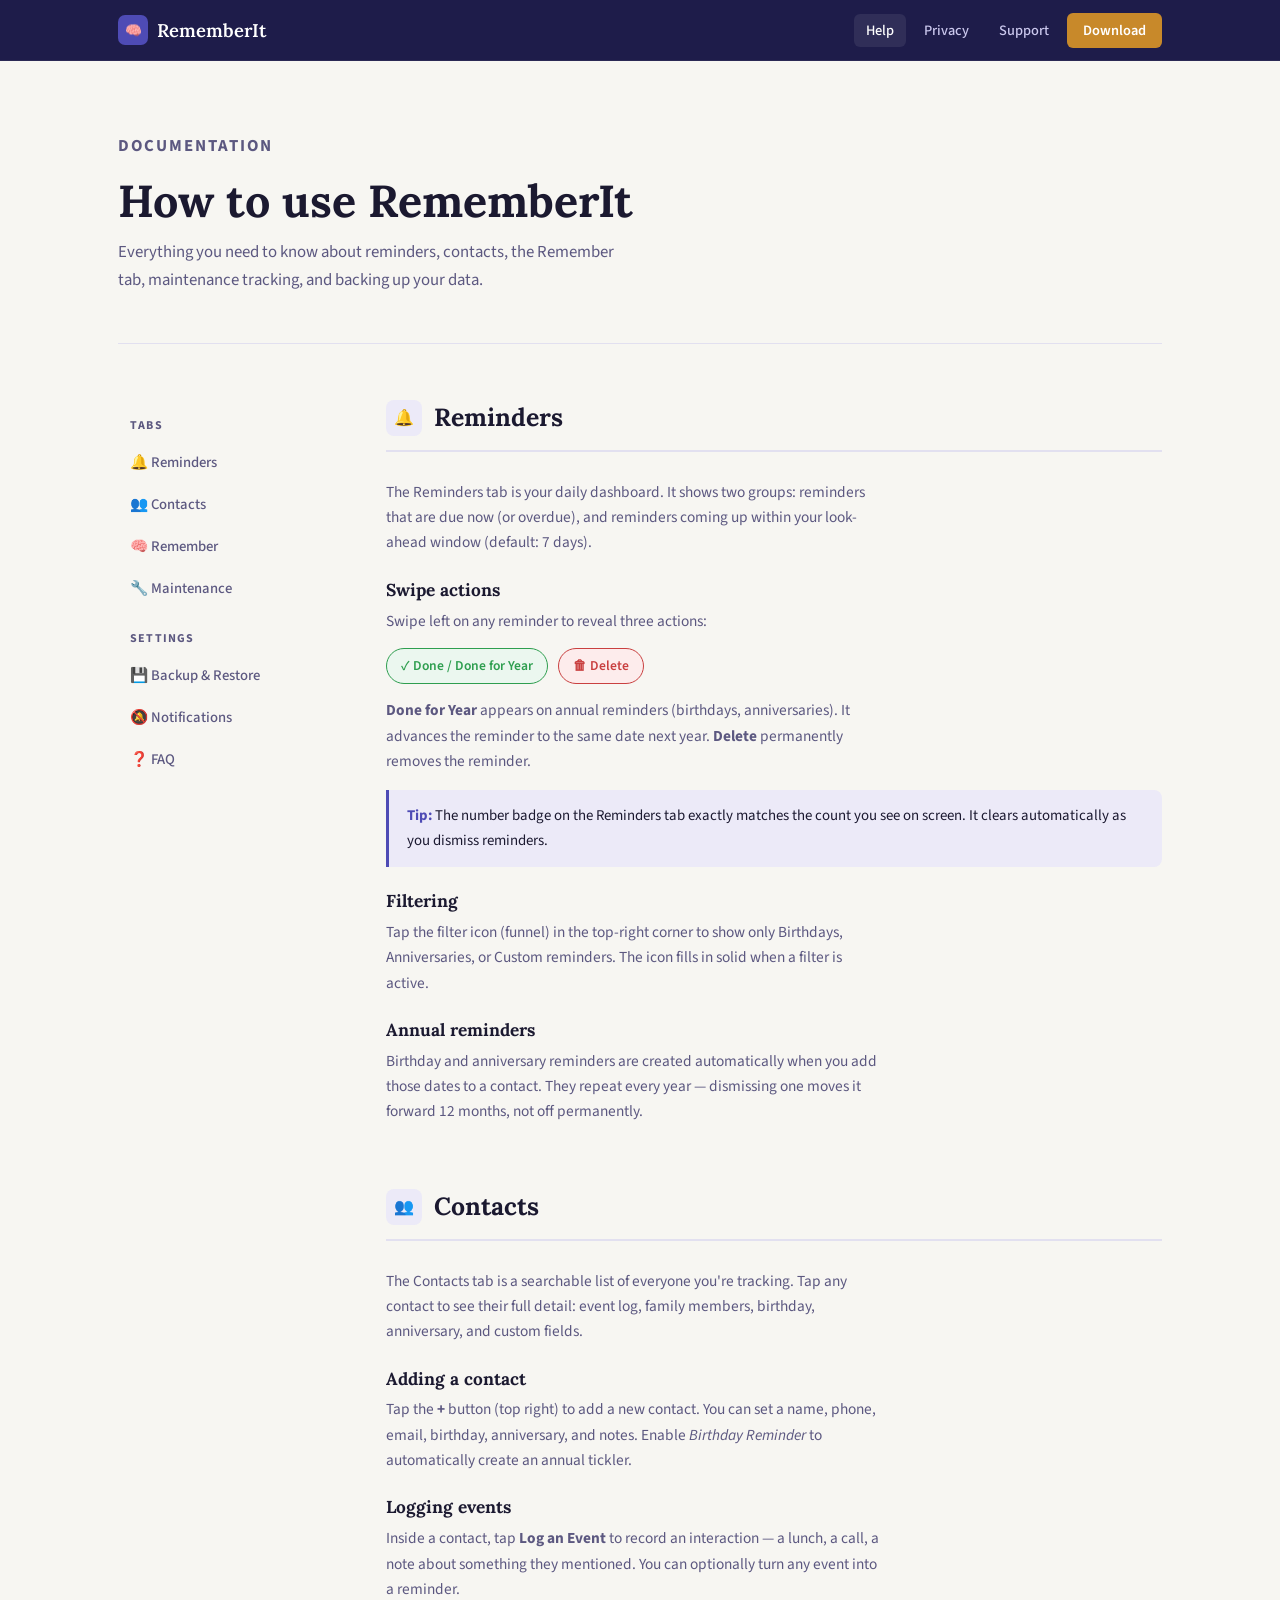
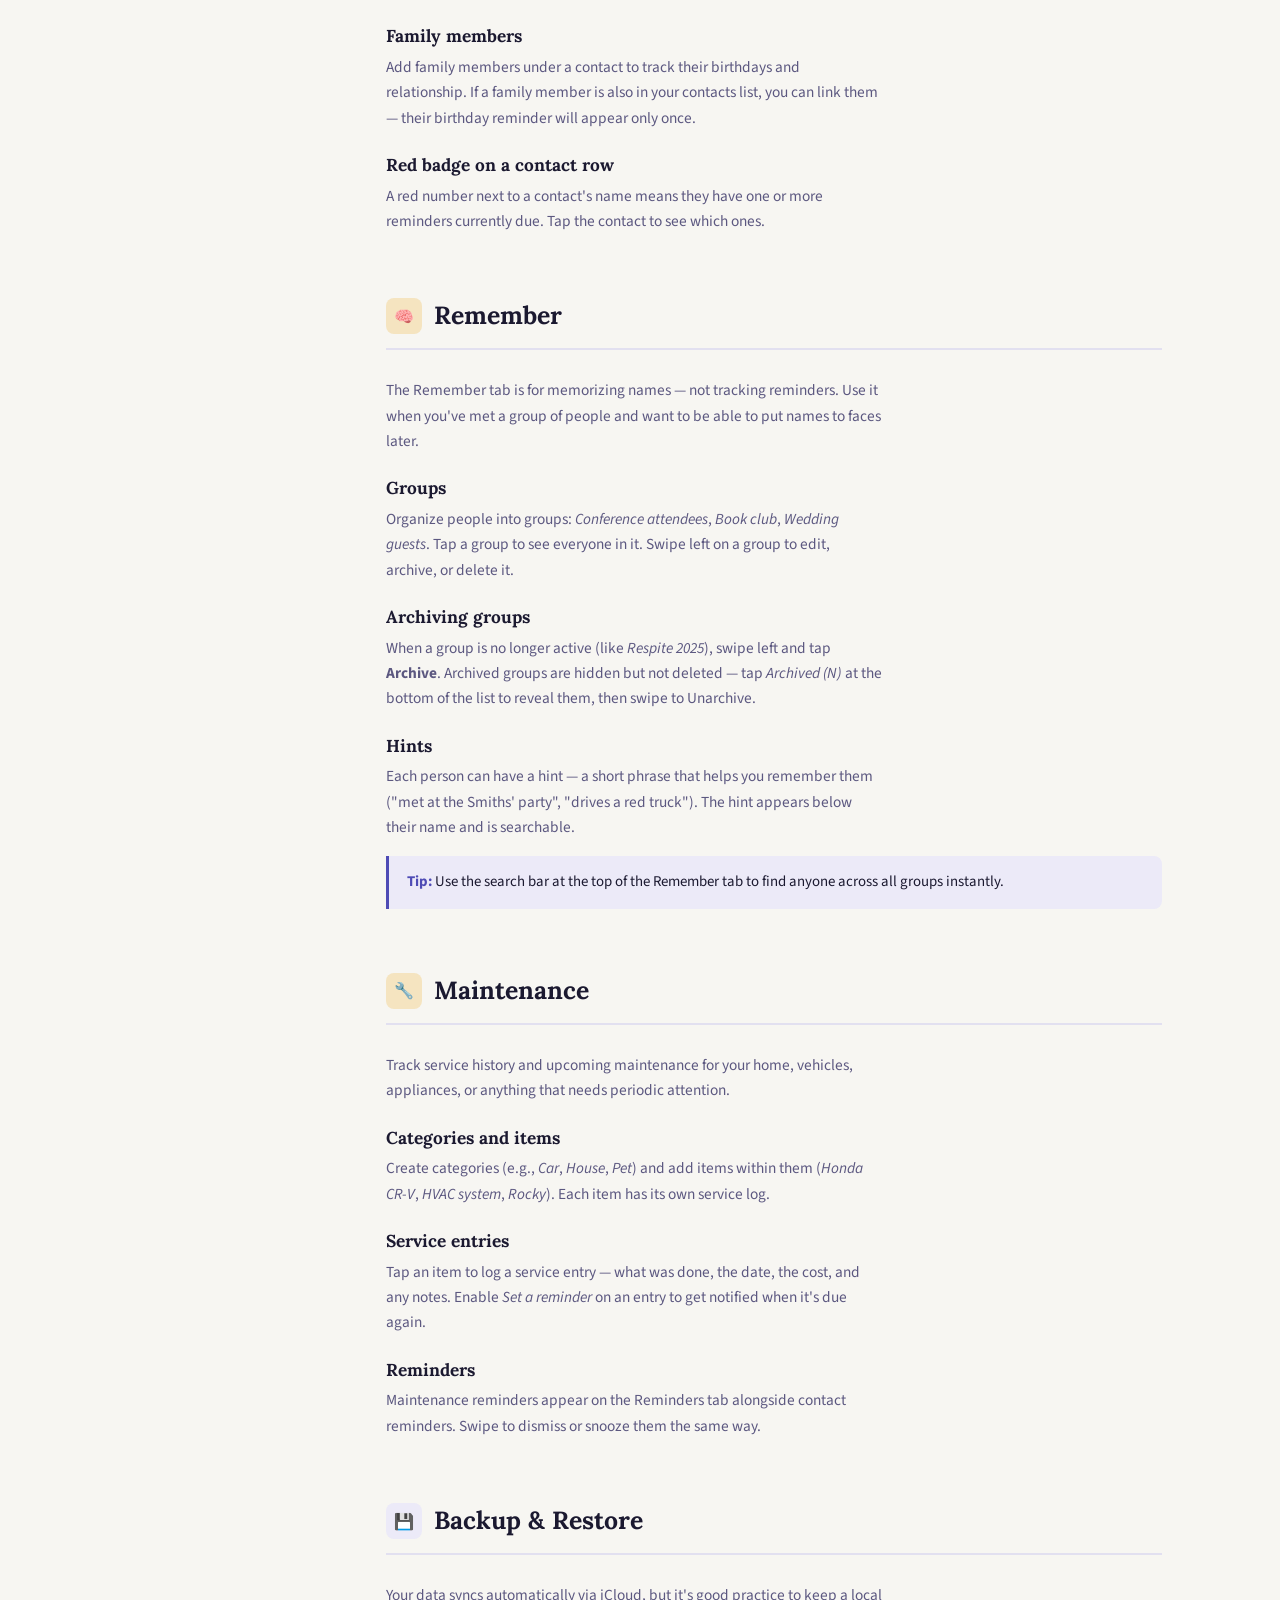
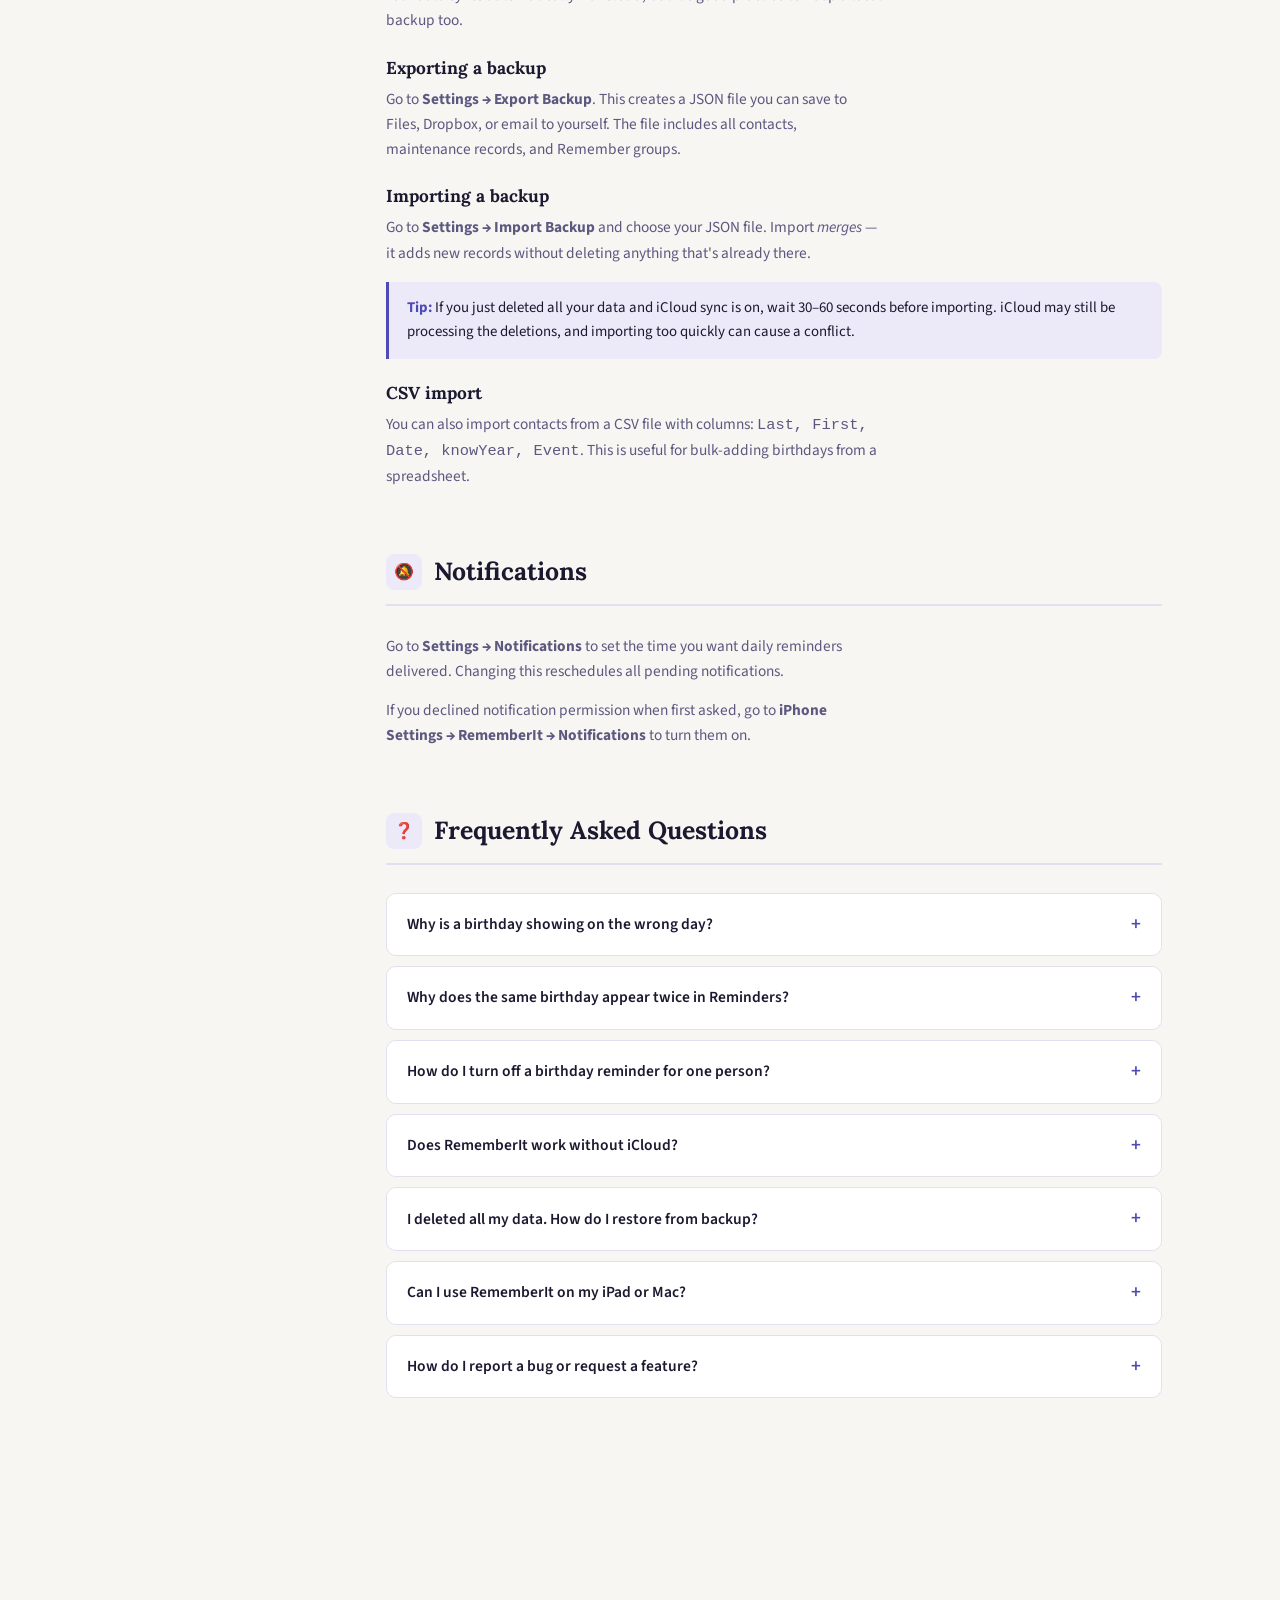
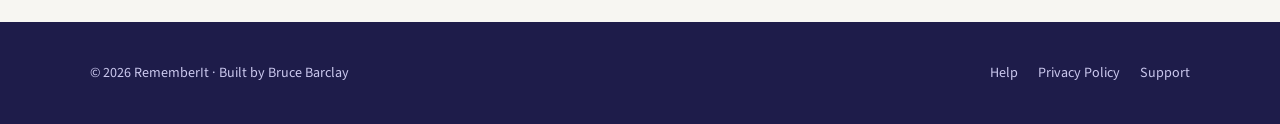
==== help.html @ 7c2b0ab4 "Initial commit" ====
<!DOCTYPE html>
<html lang="en">
<head>
<meta charset="UTF-8">
<meta name="viewport" content="width=device-width, initial-scale=1.0">
<title>Help — RememberIt</title>
<meta name="description" content="Learn how to use RememberIt — reminders, contacts, the Remember tab, maintenance tracking, and backup.">
<link rel="stylesheet" href="style.css">
<style>
.help-hero {
  padding: 60px 0 48px;
  border-bottom: 1px solid var(--border);
  margin-bottom: 56px;
}
.help-hero h1 { font-size: clamp(2rem, 4vw, 2.8rem); margin-top: .3em; }
.help-hero p  { font-size: 1.05rem; color: var(--ink-muted); margin-top: .7em; }

.help-layout {
  display: grid;
  grid-template-columns: 220px 1fr;
  gap: 48px;
  align-items: start;
}

/* Sidebar */
.help-sidebar {
  position: sticky;
  top: 80px;
}
.help-sidebar nav { display: flex; flex-direction: column; gap: 4px; }
.help-sidebar a {
  color: var(--ink-muted);
  font-size: .92rem;
  font-weight: 500;
  padding: 7px 12px;
  border-radius: 7px;
  display: flex;
  align-items: center;
  gap: 9px;
  text-decoration: none;
  transition: background .12s, color .12s;
}
.help-sidebar a:hover,
.help-sidebar a.active {
  background: var(--indigo-pale);
  color: var(--indigo);
}
.help-sidebar .section-group {
  font-size: .75rem;
  font-weight: 700;
  letter-spacing: .1em;
  text-transform: uppercase;
  color: var(--ink-muted);
  padding: 16px 12px 4px;
}

/* Content */
.help-section {
  margin-bottom: 64px;
  scroll-margin-top: 80px;
}
.help-section h2 {
  font-size: 1.55rem;
  display: flex;
  align-items: center;
  gap: 12px;
  padding-bottom: 14px;
  border-bottom: 2px solid var(--border);
  margin-bottom: 28px;
}
.help-section h2 .tab-icon {
  width: 36px; height: 36px;
  border-radius: 8px;
  background: var(--indigo-pale);
  display: grid;
  place-items: center;
  font-size: 1rem;
  flex-shrink: 0;
}
.amber-bg { background: var(--amber-light) !important; }

.help-section h3 {
  font-size: 1.08rem;
  margin: 24px 0 8px;
  color: var(--ink);
}
.help-section p {
  font-size: .96rem;
  color: var(--ink-muted);
  line-height: 1.65;
  max-width: 62ch;
}

/* Q&A */
.faq-item {
  border: 1px solid var(--border);
  border-radius: var(--radius);
  margin-bottom: 10px;
  overflow: hidden;
}
.faq-item summary {
  padding: 15px 20px;
  font-weight: 600;
  font-size: .97rem;
  cursor: pointer;
  list-style: none;
  display: flex;
  justify-content: space-between;
  align-items: center;
  background: var(--surface);
  color: var(--ink);
  user-select: none;
}
.faq-item summary::-webkit-details-marker { display: none; }
.faq-item summary::after { content: '+'; font-size: 1.2rem; color: var(--indigo); transition: transform .2s; }
.faq-item[open] summary::after { transform: rotate(45deg); }
.faq-item[open] summary { border-bottom: 1px solid var(--border); }
.faq-body {
  padding: 16px 20px;
  font-size: .93rem;
  color: var(--ink-muted);
  line-height: 1.65;
  background: var(--ground);
}
.faq-body p + p { margin-top: .7em; }

/* Tip box */
.tip {
  background: var(--indigo-pale);
  border-left: 3px solid var(--indigo);
  border-radius: 0 8px 8px 0;
  padding: 14px 18px;
  margin: 16px 0;
  font-size: .93rem;
  color: var(--ink);
}
.tip strong { color: var(--indigo); }

/* Action pills */
.actions-row {
  display: flex;
  gap: 10px;
  flex-wrap: wrap;
  margin: 14px 0;
}
.action-pill {
  display: inline-flex;
  align-items: center;
  gap: 6px;
  padding: 6px 14px;
  border-radius: 20px;
  font-size: .85rem;
  font-weight: 600;
  border: 1.5px solid;
}
.pill-green  { border-color: #2E9E4F; color: #2E9E4F; background: #EBF7EF; }
.pill-orange { border-color: #D97B20; color: #D97B20; background: #FDF3E7; }
.pill-red    { border-color: #C94040; color: #C94040; background: #FDECEC; }

@media (max-width: 700px) {
  .help-layout { grid-template-columns: 1fr; }
  .help-sidebar { display: none; }
}
</style>
</head>
<body>

<nav class="site-nav" aria-label="Site navigation">
  <div class="nav-inner">
    <a href="index.html" class="nav-logo">
      <span class="nav-logo-icon">🧠</span>
      RememberIt
    </a>
    <ul class="nav-links">
      <li><a href="help.html" aria-current="page">Help</a></li>
      <li><a href="privacy.html">Privacy</a></li>
      <li><a href="support.html">Support</a></li>
      <li><a href="index.html#download" class="nav-cta">Download</a></li>
    </ul>
  </div>
</nav>

<main>
<div class="page-content">

  <div class="help-hero">
    <p class="eyebrow">Documentation</p>
    <h1>How to use RememberIt</h1>
    <p>Everything you need to know about reminders, contacts, the Remember tab, maintenance tracking, and backing up your data.</p>
  </div>

  <div class="help-layout">

    <!-- Sidebar -->
    <aside class="help-sidebar">
      <nav aria-label="Help sections">
        <div class="section-group">Tabs</div>
        <a href="#reminders">🔔 Reminders</a>
        <a href="#contacts">👥 Contacts</a>
        <a href="#remember">🧠 Remember</a>
        <a href="#maintenance">🔧 Maintenance</a>
        <div class="section-group">Settings</div>
        <a href="#backup">💾 Backup &amp; Restore</a>
        <a href="#notifications">🔕 Notifications</a>
        <a href="#faq">❓ FAQ</a>
      </nav>
    </aside>

    <!-- Main content -->
    <div class="help-content">

      <!-- Reminders -->
      <section class="help-section" id="reminders">
        <h2><span class="tab-icon">🔔</span> Reminders</h2>

        <p>The Reminders tab is your daily dashboard. It shows two groups: reminders that are due now (or overdue), and reminders coming up within your look-ahead window (default: 7 days).</p>

        <h3>Swipe actions</h3>
        <p>Swipe left on any reminder to reveal three actions:</p>
        <div class="actions-row">
          <span class="action-pill pill-green">✓ Done / Done for Year</span>
          <span class="action-pill pill-red">🗑 Delete</span>
        </div>
        <p><strong>Done for Year</strong> appears on annual reminders (birthdays, anniversaries). It advances the reminder to the same date next year. <strong>Delete</strong> permanently removes the reminder.</p>

        <div class="tip"><strong>Tip:</strong> The number badge on the Reminders tab exactly matches the count you see on screen. It clears automatically as you dismiss reminders.</div>

        <h3>Filtering</h3>
        <p>Tap the filter icon (funnel) in the top-right corner to show only Birthdays, Anniversaries, or Custom reminders. The icon fills in solid when a filter is active.</p>

        <h3>Annual reminders</h3>
        <p>Birthday and anniversary reminders are created automatically when you add those dates to a contact. They repeat every year — dismissing one moves it forward 12 months, not off permanently.</p>
      </section>

      <!-- Contacts -->
      <section class="help-section" id="contacts">
        <h2><span class="tab-icon">👥</span> Contacts</h2>

        <p>The Contacts tab is a searchable list of everyone you're tracking. Tap any contact to see their full detail: event log, family members, birthday, anniversary, and custom fields.</p>

        <h3>Adding a contact</h3>
        <p>Tap the <strong>+</strong> button (top right) to add a new contact. You can set a name, phone, email, birthday, anniversary, and notes. Enable <em>Birthday Reminder</em> to automatically create an annual tickler.</p>

        <h3>Logging events</h3>
        <p>Inside a contact, tap <strong>Log an Event</strong> to record an interaction — a lunch, a call, a note about something they mentioned. You can optionally turn any event into a reminder.</p>

        <h3>Family members</h3>
        <p>Add family members under a contact to track their birthdays and relationship. If a family member is also in your contacts list, you can link them — their birthday reminder will appear only once.</p>

        <h3>Red badge on a contact row</h3>
        <p>A red number next to a contact's name means they have one or more reminders currently due. Tap the contact to see which ones.</p>
      </section>

      <!-- Remember -->
      <section class="help-section" id="remember">
        <h2><span class="tab-icon amber-bg">🧠</span> Remember</h2>

        <p>The Remember tab is for memorizing names — not tracking reminders. Use it when you've met a group of people and want to be able to put names to faces later.</p>

        <h3>Groups</h3>
        <p>Organize people into groups: <em>Conference attendees</em>, <em>Book club</em>, <em>Wedding guests</em>. Tap a group to see everyone in it. Swipe left on a group to edit, archive, or delete it.</p>

        <h3>Archiving groups</h3>
        <p>When a group is no longer active (like <em>Respite 2025</em>), swipe left and tap <strong>Archive</strong>. Archived groups are hidden but not deleted — tap <em>Archived (N)</em> at the bottom of the list to reveal them, then swipe to Unarchive.</p>

        <h3>Hints</h3>
        <p>Each person can have a hint — a short phrase that helps you remember them ("met at the Smiths' party", "drives a red truck"). The hint appears below their name and is searchable.</p>

        <div class="tip"><strong>Tip:</strong> Use the search bar at the top of the Remember tab to find anyone across all groups instantly.</div>
      </section>

      <!-- Maintenance -->
      <section class="help-section" id="maintenance">
        <h2><span class="tab-icon amber-bg">🔧</span> Maintenance</h2>

        <p>Track service history and upcoming maintenance for your home, vehicles, appliances, or anything that needs periodic attention.</p>

        <h3>Categories and items</h3>
        <p>Create categories (e.g., <em>Car</em>, <em>House</em>, <em>Pet</em>) and add items within them (<em>Honda CR-V</em>, <em>HVAC system</em>, <em>Rocky</em>). Each item has its own service log.</p>

        <h3>Service entries</h3>
        <p>Tap an item to log a service entry — what was done, the date, the cost, and any notes. Enable <em>Set a reminder</em> on an entry to get notified when it's due again.</p>

        <h3>Reminders</h3>
        <p>Maintenance reminders appear on the Reminders tab alongside contact reminders. Swipe to dismiss or snooze them the same way.</p>
      </section>

      <!-- Backup -->
      <section class="help-section" id="backup">
        <h2><span class="tab-icon">💾</span> Backup &amp; Restore</h2>

        <p>Your data syncs automatically via iCloud, but it's good practice to keep a local backup too.</p>

        <h3>Exporting a backup</h3>
        <p>Go to <strong>Settings → Export Backup</strong>. This creates a JSON file you can save to Files, Dropbox, or email to yourself. The file includes all contacts, maintenance records, and Remember groups.</p>

        <h3>Importing a backup</h3>
        <p>Go to <strong>Settings → Import Backup</strong> and choose your JSON file. Import <em>merges</em> — it adds new records without deleting anything that's already there.</p>

        <div class="tip"><strong>Tip:</strong> If you just deleted all your data and iCloud sync is on, wait 30–60 seconds before importing. iCloud may still be processing the deletions, and importing too quickly can cause a conflict.</div>

        <h3>CSV import</h3>
        <p>You can also import contacts from a CSV file with columns: <code>Last, First, Date, knowYear, Event</code>. This is useful for bulk-adding birthdays from a spreadsheet.</p>
      </section>

      <!-- Notifications -->
      <section class="help-section" id="notifications">
        <h2><span class="tab-icon">🔕</span> Notifications</h2>

        <p>Go to <strong>Settings → Notifications</strong> to set the time you want daily reminders delivered. Changing this reschedules all pending notifications.</p>
        <p>If you declined notification permission when first asked, go to <strong>iPhone Settings → RememberIt → Notifications</strong> to turn them on.</p>
      </section>

      <!-- FAQ -->
      <section class="help-section" id="faq">
        <h2><span class="tab-icon">❓</span> Frequently Asked Questions</h2>

        <details class="faq-item">
          <summary>Why is a birthday showing on the wrong day?</summary>
          <div class="faq-body">
            <p>Birthdays are stored as calendar dates (not times). If you entered a birthday while in one time zone and now view it in a different one, the display logic automatically accounts for this using UTC-based date math — so the date should always show the day you entered regardless of where you are.</p>
            <p>If you see a date that's off by one day, check whether the birthday was set correctly in the contact's detail view.</p>
          </div>
        </details>

        <details class="faq-item">
          <summary>Why does the same birthday appear twice in Reminders?</summary>
          <div class="faq-body">
            <p>This can happen if a person is both a direct contact <em>and</em> listed as a family member on another contact with their birthday tickler enabled. RememberIt automatically suppresses the family-member copy — only the direct contact's reminder shows. If you're still seeing duplicates, check that the family member is properly <em>linked</em> to their contact (tap the family member row to link them).</p>
          </div>
        </details>

        <details class="faq-item">
          <summary>How do I turn off a birthday reminder for one person?</summary>
          <div class="faq-body">
            <p>Open the contact, tap the edit button (⋯ menu → Edit Contact), and turn off the <em>Birthday Reminder</em> toggle. This removes the annual tickler without deleting the birthday date itself.</p>
          </div>
        </details>

        <details class="faq-item">
          <summary>Does RememberIt work without iCloud?</summary>
          <div class="faq-body">
            <p>Yes — all your data is saved on your device even when iCloud is off. You just won't get sync across other devices. Export a backup regularly if you're not using iCloud, so you have a copy in case you switch phones.</p>
          </div>
        </details>

        <details class="faq-item">
          <summary>I deleted all my data. How do I restore from backup?</summary>
          <div class="faq-body">
            <p>If iCloud sync is enabled, wait about 60 seconds after deleting before importing — iCloud needs time to process the deletions. Then go to <strong>Settings → Import Backup</strong> and choose your backup file. If the import seems to do nothing, try enabling Airplane Mode first, import, then turn Airplane Mode off.</p>
          </div>
        </details>

        <details class="faq-item">
          <summary>Can I use RememberIt on my iPad or Mac?</summary>
          <div class="faq-body">
            <p>RememberIt is built for iPhone and runs on iPad in iPhone-compatibility mode. A native iPad version is not available yet. iCloud sync means your data is always up to date when you switch between devices.</p>
          </div>
        </details>

        <details class="faq-item">
          <summary>How do I report a bug or request a feature?</summary>
          <div class="faq-body">
            <p>Visit the <a href="support.html">Support page</a> and send an email. Include which version of the app you're using (visible in Settings → About) and a description of what you expected vs. what happened.</p>
          </div>
        </details>

      </section>

    </div><!-- /help-content -->
  </div><!-- /help-layout -->

</div>
</main>

<footer class="site-footer">
  <div class="footer-inner">
    <span>© 2026 RememberIt · Built by Bruce Barclay</span>
    <ul class="footer-links">
      <li><a href="help.html">Help</a></li>
      <li><a href="privacy.html">Privacy Policy</a></li>
      <li><a href="support.html">Support</a></li>
    </ul>
  </div>
</footer>

</body>
</html>
---- style.css ----
/* RememberIt — shared stylesheet */

@import url('https://fonts.googleapis.com/css2?family=Lora:ital,wght@0,400;0,600;1,400;1,600&family=Source+Sans+3:wght@400;500;600;700&display=swap');

/* ── Tokens ── */
:root {
  --ink:         #1B1930;
  --ink-muted:   #5C5880;
  --indigo-deep: #252361;
  --indigo:      #4E4BB5;
  --indigo-pale: #ECEAF8;
  --amber:       #C8892A;
  --amber-light: #F5E4C0;
  --ground:      #F7F6F2;
  --surface:     #FFFFFF;
  --border:      #E2E0F0;
  --nav-bg:      #1E1C4A;
  --nav-text:    #CBC8EE;
  --radius:      10px;
  --shadow:      0 2px 12px rgba(37,35,97,.10);
}

@media (prefers-color-scheme: dark) {
  :root:not([data-theme="light"]) {
    --ink:         #EAE8F8;
    --ink-muted:   #9490BB;
    --indigo-deep: #151335;
    --indigo:      #7B78D8;
    --indigo-pale: #1E1C45;
    --amber:       #D9A040;
    --amber-light: #2E2310;
    --ground:      #120F2E;
    --surface:     #1A1740;
    --border:      #2C2A5A;
    --nav-bg:      #0E0C25;
    --nav-text:    #9490BB;
    --shadow:      0 2px 16px rgba(0,0,0,.40);
  }
}

:root[data-theme="dark"] {
  --ink:         #EAE8F8;
  --ink-muted:   #9490BB;
  --indigo-deep: #151335;
  --indigo:      #7B78D8;
  --indigo-pale: #1E1C45;
  --amber:       #D9A040;
  --amber-light: #2E2310;
  --ground:      #120F2E;
  --surface:     #1A1740;
  --border:      #2C2A5A;
  --nav-bg:      #0E0C25;
  --nav-text:    #9490BB;
  --shadow:      0 2px 16px rgba(0,0,0,.40);
}

/* ── Reset & Base ── */
*, *::before, *::after { box-sizing: border-box; margin: 0; padding: 0; }

html { scroll-behavior: smooth; }

body {
  font-family: 'Source Sans 3', system-ui, sans-serif;
  font-size: 17px;
  line-height: 1.65;
  color: var(--ink);
  background: var(--ground);
  -webkit-font-smoothing: antialiased;
}

h1, h2, h3, h4 {
  font-family: 'Lora', Georgia, serif;
  line-height: 1.2;
  text-wrap: balance;
  color: var(--ink);
}

a { color: var(--indigo); text-decoration: none; }
a:hover { text-decoration: underline; }
a:focus-visible { outline: 2px solid var(--amber); outline-offset: 3px; border-radius: 2px; }

p { max-width: 62ch; }
p + p { margin-top: .9em; }

/* ── Nav ── */
.site-nav {
  position: sticky;
  top: 0;
  z-index: 100;
  background: var(--nav-bg);
  border-bottom: 1px solid rgba(255,255,255,.06);
}

.nav-inner {
  max-width: 1100px;
  margin: 0 auto;
  padding: 0 28px;
  height: 60px;
  display: flex;
  align-items: center;
  justify-content: space-between;
  gap: 24px;
}

.nav-logo {
  font-family: 'Lora', serif;
  font-size: 1.15rem;
  font-weight: 600;
  color: #FFFFFF;
  display: flex;
  align-items: center;
  gap: 9px;
  text-decoration: none;
}

.nav-logo-icon {
  width: 30px; height: 30px;
  background: var(--indigo);
  border-radius: 7px;
  display: grid;
  place-items: center;
  font-size: .85rem;
}

.nav-links {
  display: flex;
  align-items: center;
  gap: 6px;
  list-style: none;
}

.nav-links a {
  color: var(--nav-text);
  font-size: .9rem;
  font-weight: 500;
  padding: 6px 12px;
  border-radius: 6px;
  transition: color .15s, background .15s;
  text-decoration: none;
}
.nav-links a:hover,
.nav-links a[aria-current="page"] {
  color: #FFFFFF;
  background: rgba(255,255,255,.08);
}

.nav-cta {
  background: var(--amber) !important;
  color: #fff !important;
  font-weight: 600 !important;
  padding: 7px 16px !important;
}
.nav-cta:hover { background: #a56f1a !important; }

/* ── Page wrapper ── */
.page-content {
  max-width: 1100px;
  margin: 0 auto;
  padding: 0 28px 80px;
}

/* ── Buttons ── */
.btn {
  display: inline-flex;
  align-items: center;
  gap: 8px;
  padding: 13px 26px;
  border-radius: 10px;
  font-family: 'Source Sans 3', sans-serif;
  font-size: 1rem;
  font-weight: 600;
  cursor: pointer;
  border: none;
  text-decoration: none;
  transition: transform .12s, box-shadow .12s;
}
.btn:hover { transform: translateY(-1px); box-shadow: 0 4px 14px rgba(0,0,0,.18); text-decoration: none; }
.btn:active { transform: none; }

.btn-primary {
  background: var(--amber);
  color: #fff;
}
.btn-ghost {
  background: transparent;
  color: var(--ink);
  border: 1.5px solid var(--border);
}
.btn-ghost:hover { background: var(--indigo-pale); }

/* ── Footer ── */
.site-footer {
  background: var(--nav-bg);
  color: var(--nav-text);
  padding: 40px 28px;
  margin-top: 80px;
  font-size: .88rem;
}

.footer-inner {
  max-width: 1100px;
  margin: 0 auto;
  display: flex;
  justify-content: space-between;
  align-items: center;
  flex-wrap: wrap;
  gap: 16px;
}

.footer-links {
  display: flex;
  gap: 20px;
  list-style: none;
}
.footer-links a {
  color: var(--nav-text);
  font-size: .88rem;
}
.footer-links a:hover { color: #fff; }

/* ── Utilities ── */
.eyebrow {
  font-family: 'Source Sans 3', sans-serif;
  font-size: .78rem;
  font-weight: 700;
  letter-spacing: .12em;
  text-transform: uppercase;
  color: var(--amber);
}

.section-title {
  font-size: clamp(1.6rem, 3vw, 2.2rem);
  margin-top: .4em;
  margin-bottom: 1.1em;
}

.card {
  background: var(--surface);
  border: 1px solid var(--border);
  border-radius: var(--radius);
  padding: 28px;
  box-shadow: var(--shadow);
}

/* ── Responsive nav ── */
@media (max-width: 640px) {
  .nav-links li:not(:last-child) { display: none; }
  .nav-inner { padding: 0 16px; }
  .page-content { padding: 0 16px 60px; }
}
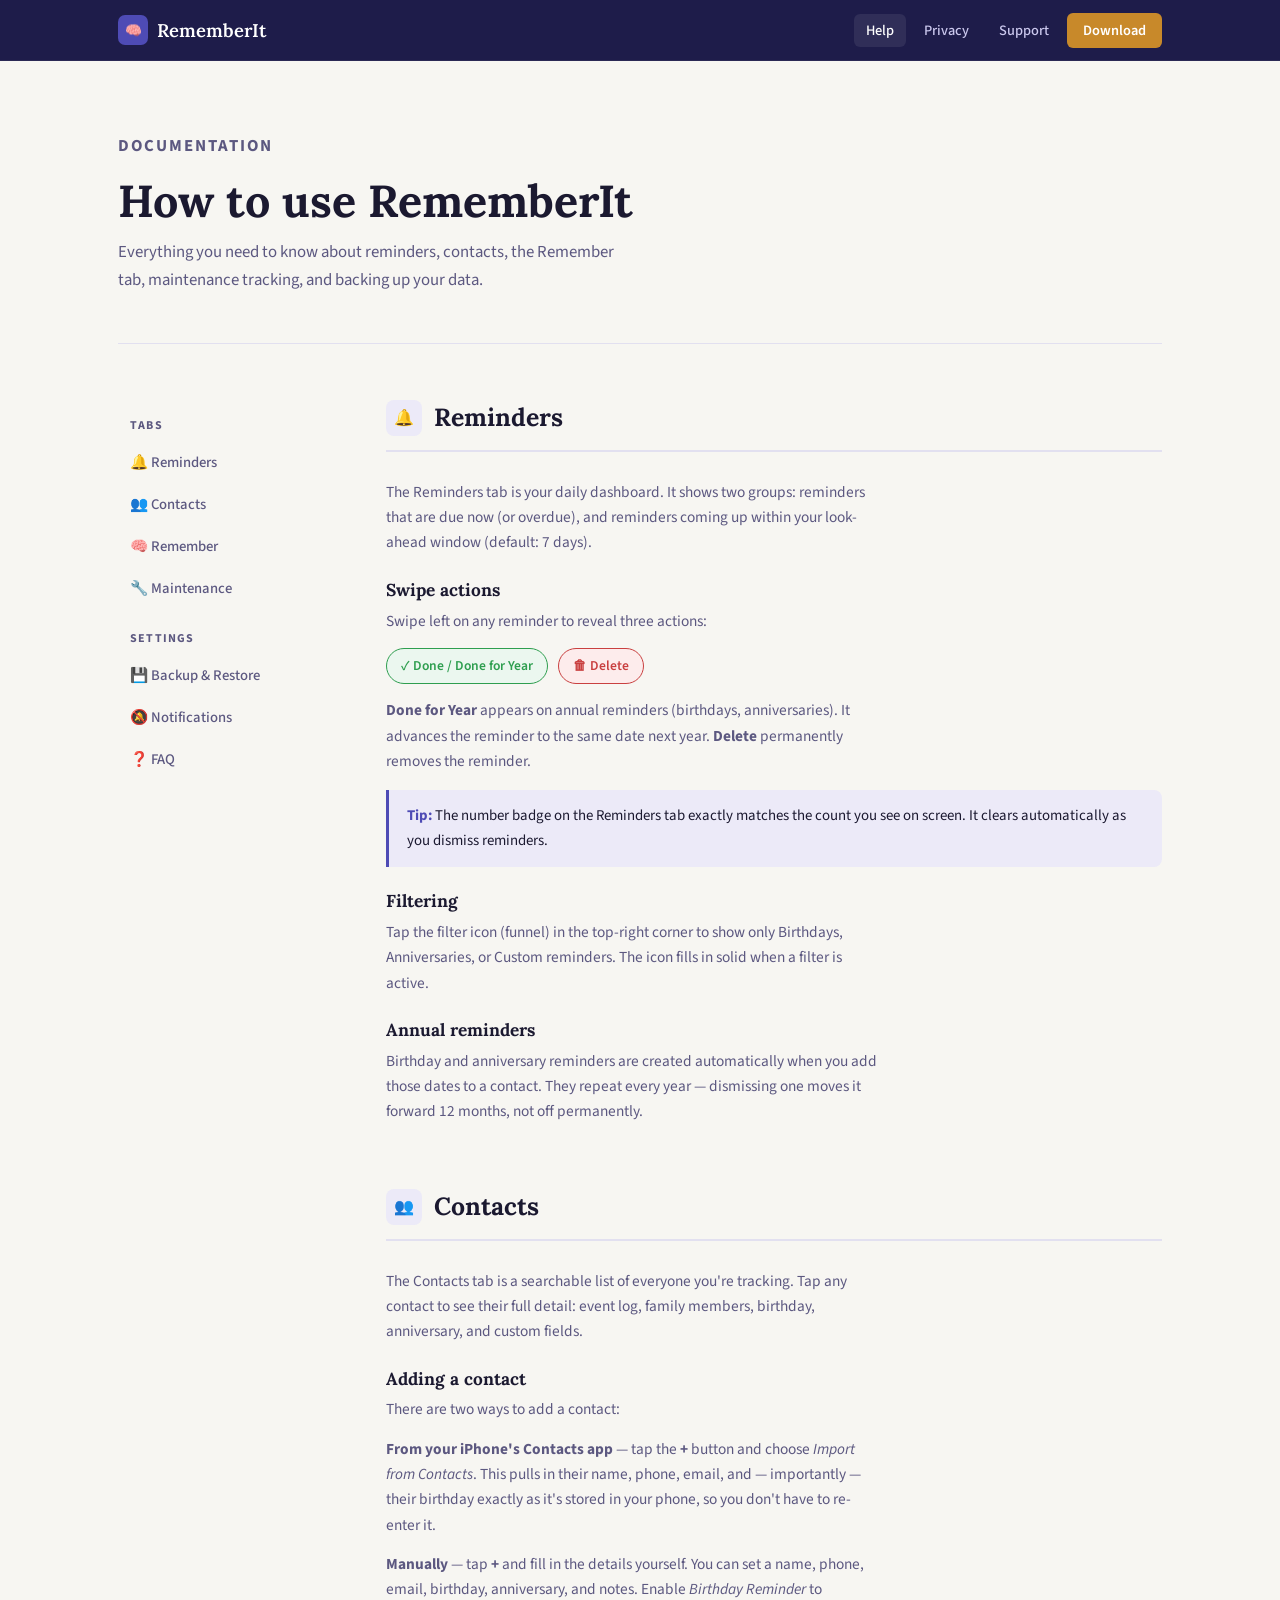
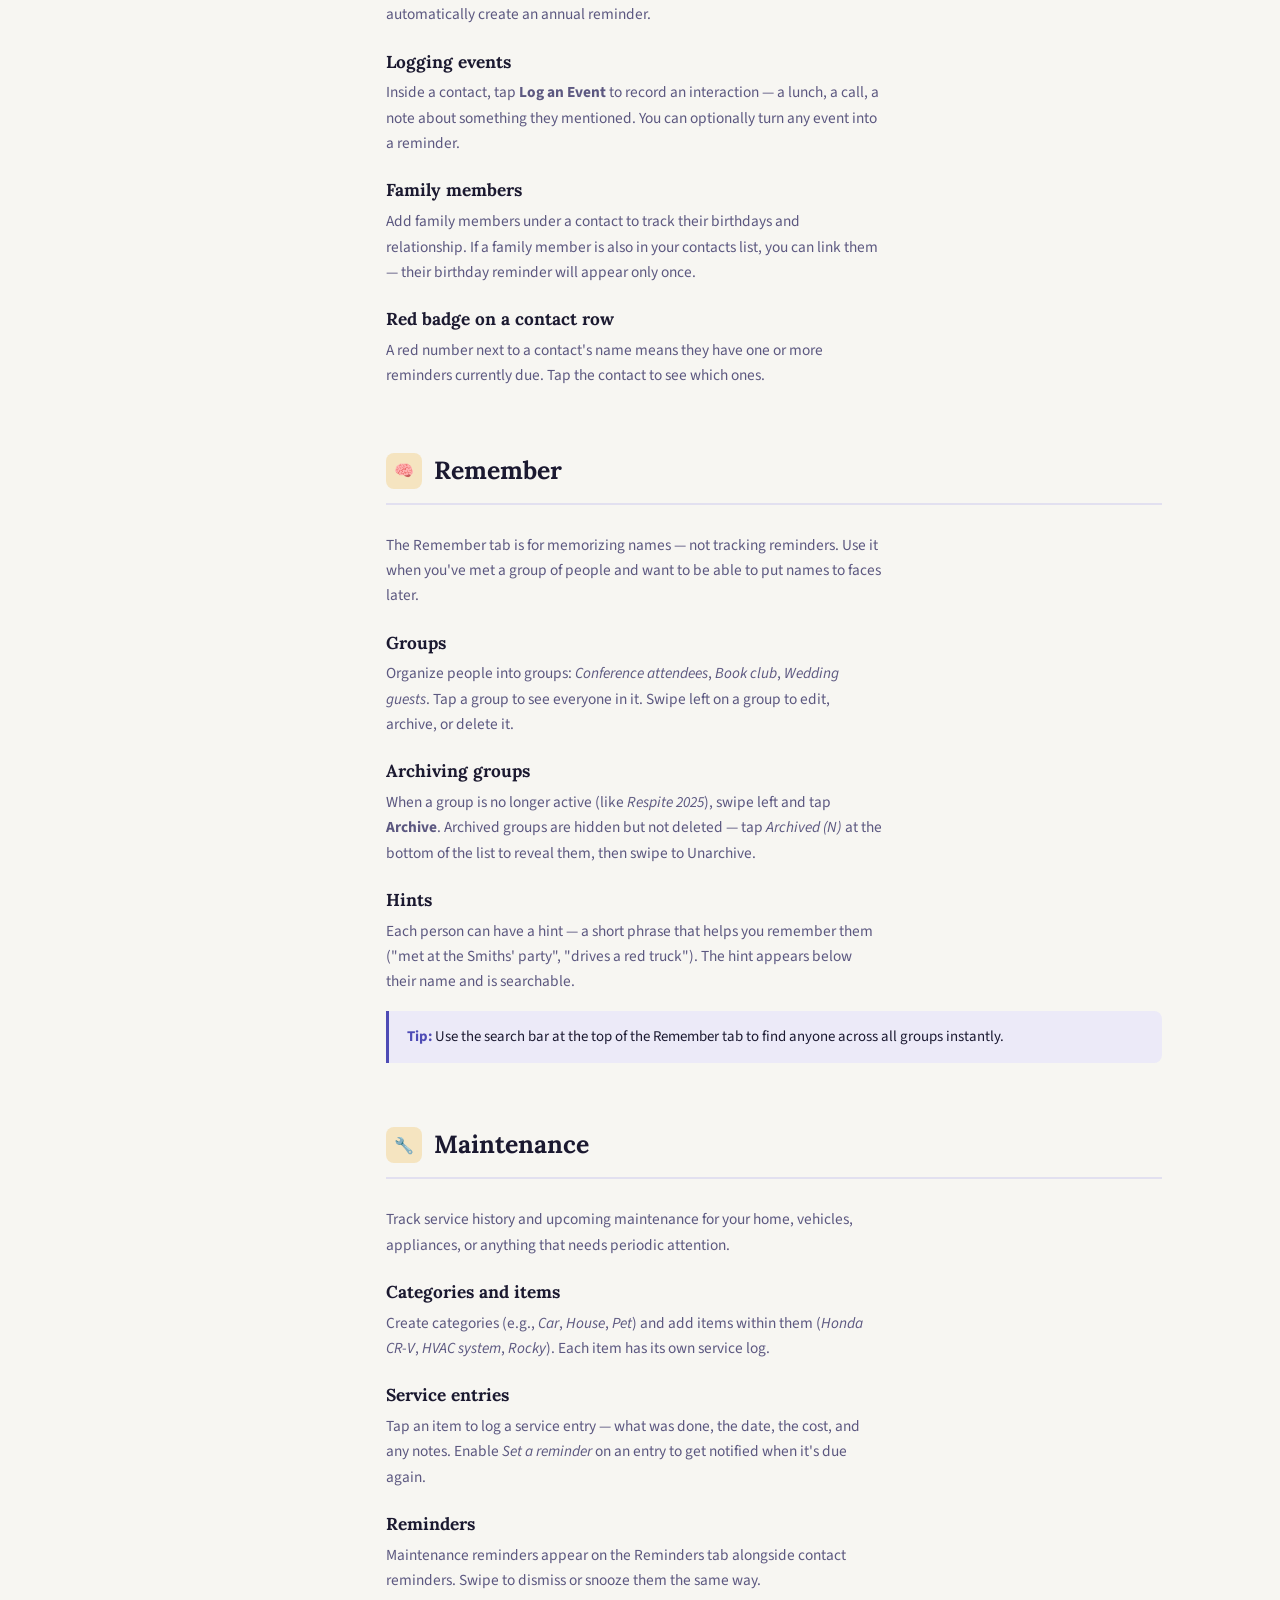
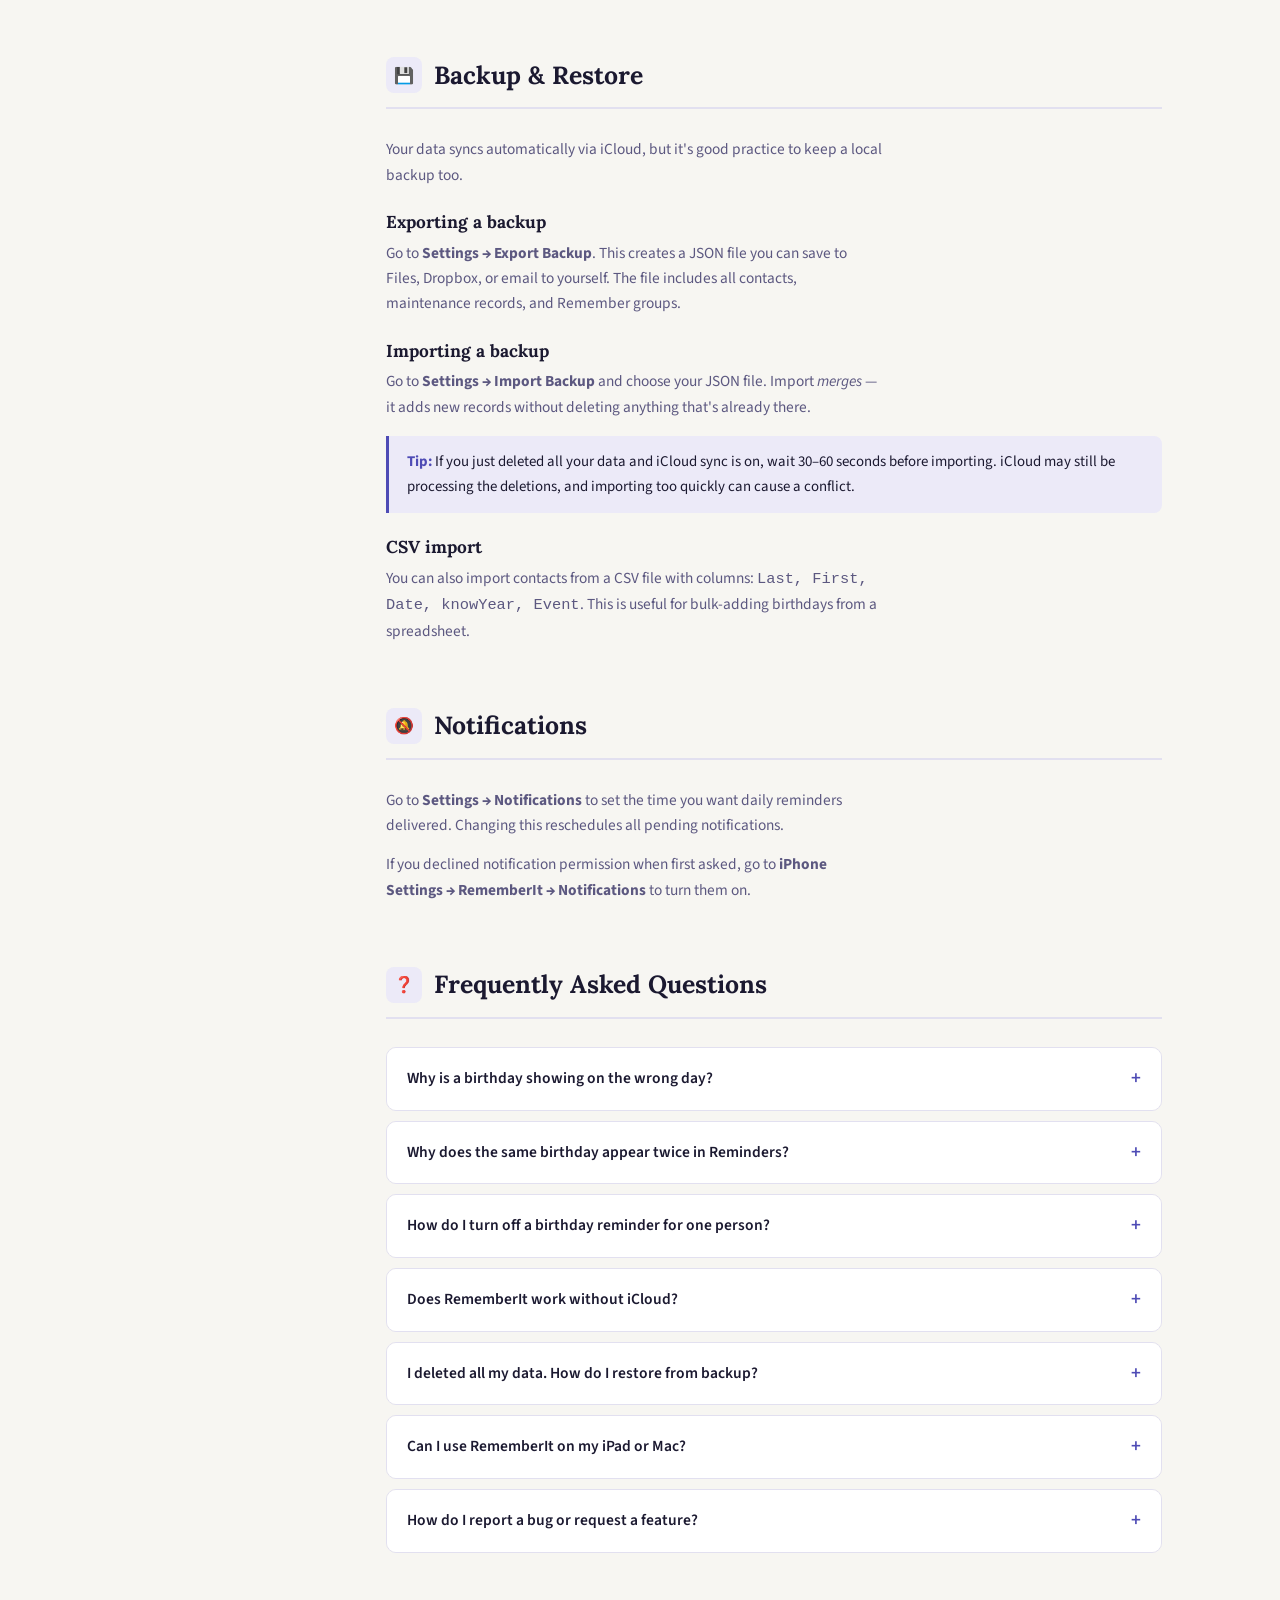
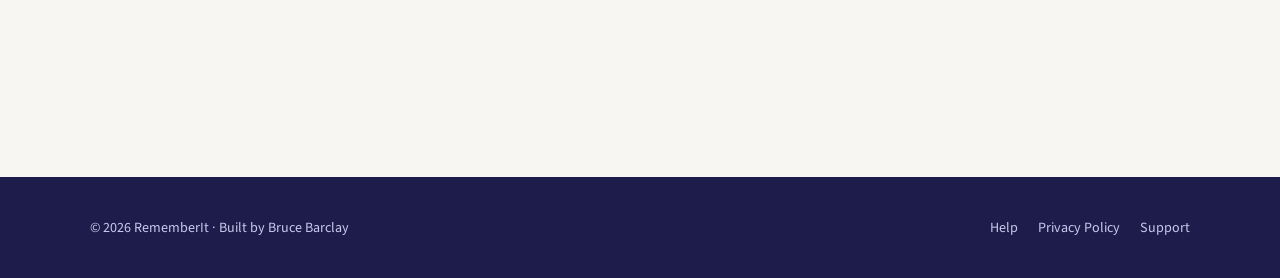
==== commit e8d176f6: "Fixed tickler and added link to google contact" ====
--- a/help.html
+++ b/help.html
@@ -239,7 +239,9 @@
         <p>The Contacts tab is a searchable list of everyone you're tracking. Tap any contact to see their full detail: event log, family members, birthday, anniversary, and custom fields.</p>
 
         <h3>Adding a contact</h3>
-        <p>Tap the <strong>+</strong> button (top right) to add a new contact. You can set a name, phone, email, birthday, anniversary, and notes. Enable <em>Birthday Reminder</em> to automatically create an annual tickler.</p>
+        <p>There are two ways to add a contact:</p>
+        <p><strong>From your iPhone's Contacts app</strong> — tap the <strong>+</strong> button and choose <em>Import from Contacts</em>. This pulls in their name, phone, email, and — importantly — their birthday exactly as it's stored in your phone, so you don't have to re-enter it.</p>
+        <p><strong>Manually</strong> — tap <strong>+</strong> and fill in the details yourself. You can set a name, phone, email, birthday, anniversary, and notes. Enable <em>Birthday Reminder</em> to automatically create an annual reminder.</p>
 
         <h3>Logging events</h3>
         <p>Inside a contact, tap <strong>Log an Event</strong> to record an interaction — a lunch, a call, a note about something they mentioned. You can optionally turn any event into a reminder.</p>
@@ -326,14 +328,14 @@
         <details class="faq-item">
           <summary>Why does the same birthday appear twice in Reminders?</summary>
           <div class="faq-body">
-            <p>This can happen if a person is both a direct contact <em>and</em> listed as a family member on another contact with their birthday tickler enabled. RememberIt automatically suppresses the family-member copy — only the direct contact's reminder shows. If you're still seeing duplicates, check that the family member is properly <em>linked</em> to their contact (tap the family member row to link them).</p>
+            <p>This can happen if a person is both a direct contact <em>and</em> listed as a family member on another contact with their birthday reminder enabled. RememberIt automatically suppresses the family-member copy — only the direct contact's reminder shows. If you're still seeing duplicates, check that the family member is properly <em>linked</em> to their contact (tap the family member row to link them).</p>
           </div>
         </details>
 
         <details class="faq-item">
           <summary>How do I turn off a birthday reminder for one person?</summary>
           <div class="faq-body">
-            <p>Open the contact, tap the edit button (⋯ menu → Edit Contact), and turn off the <em>Birthday Reminder</em> toggle. This removes the annual tickler without deleting the birthday date itself.</p>
+            <p>Open the contact, tap the edit button (⋯ menu → Edit Contact), and turn off the <em>Birthday Reminder</em> toggle. This removes the annual reminder without deleting the birthday date itself.</p>
           </div>
         </details>
 
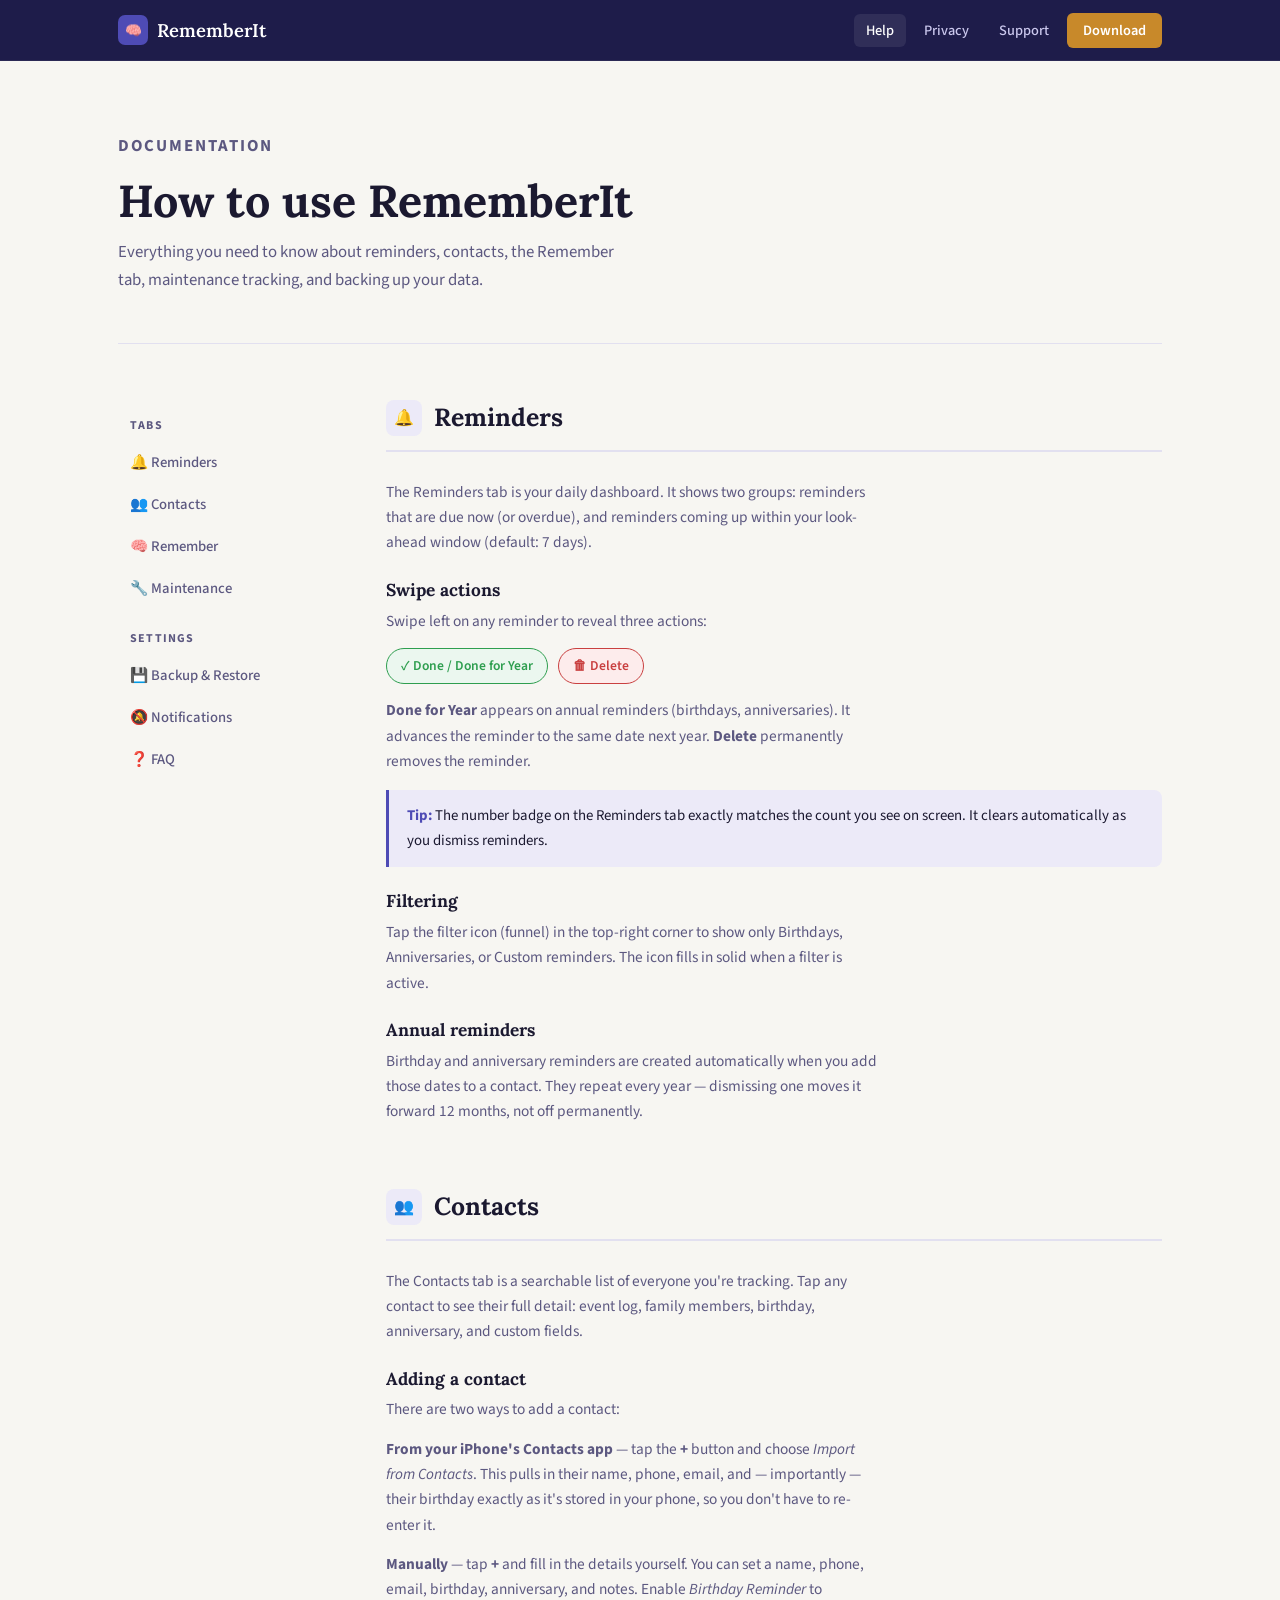
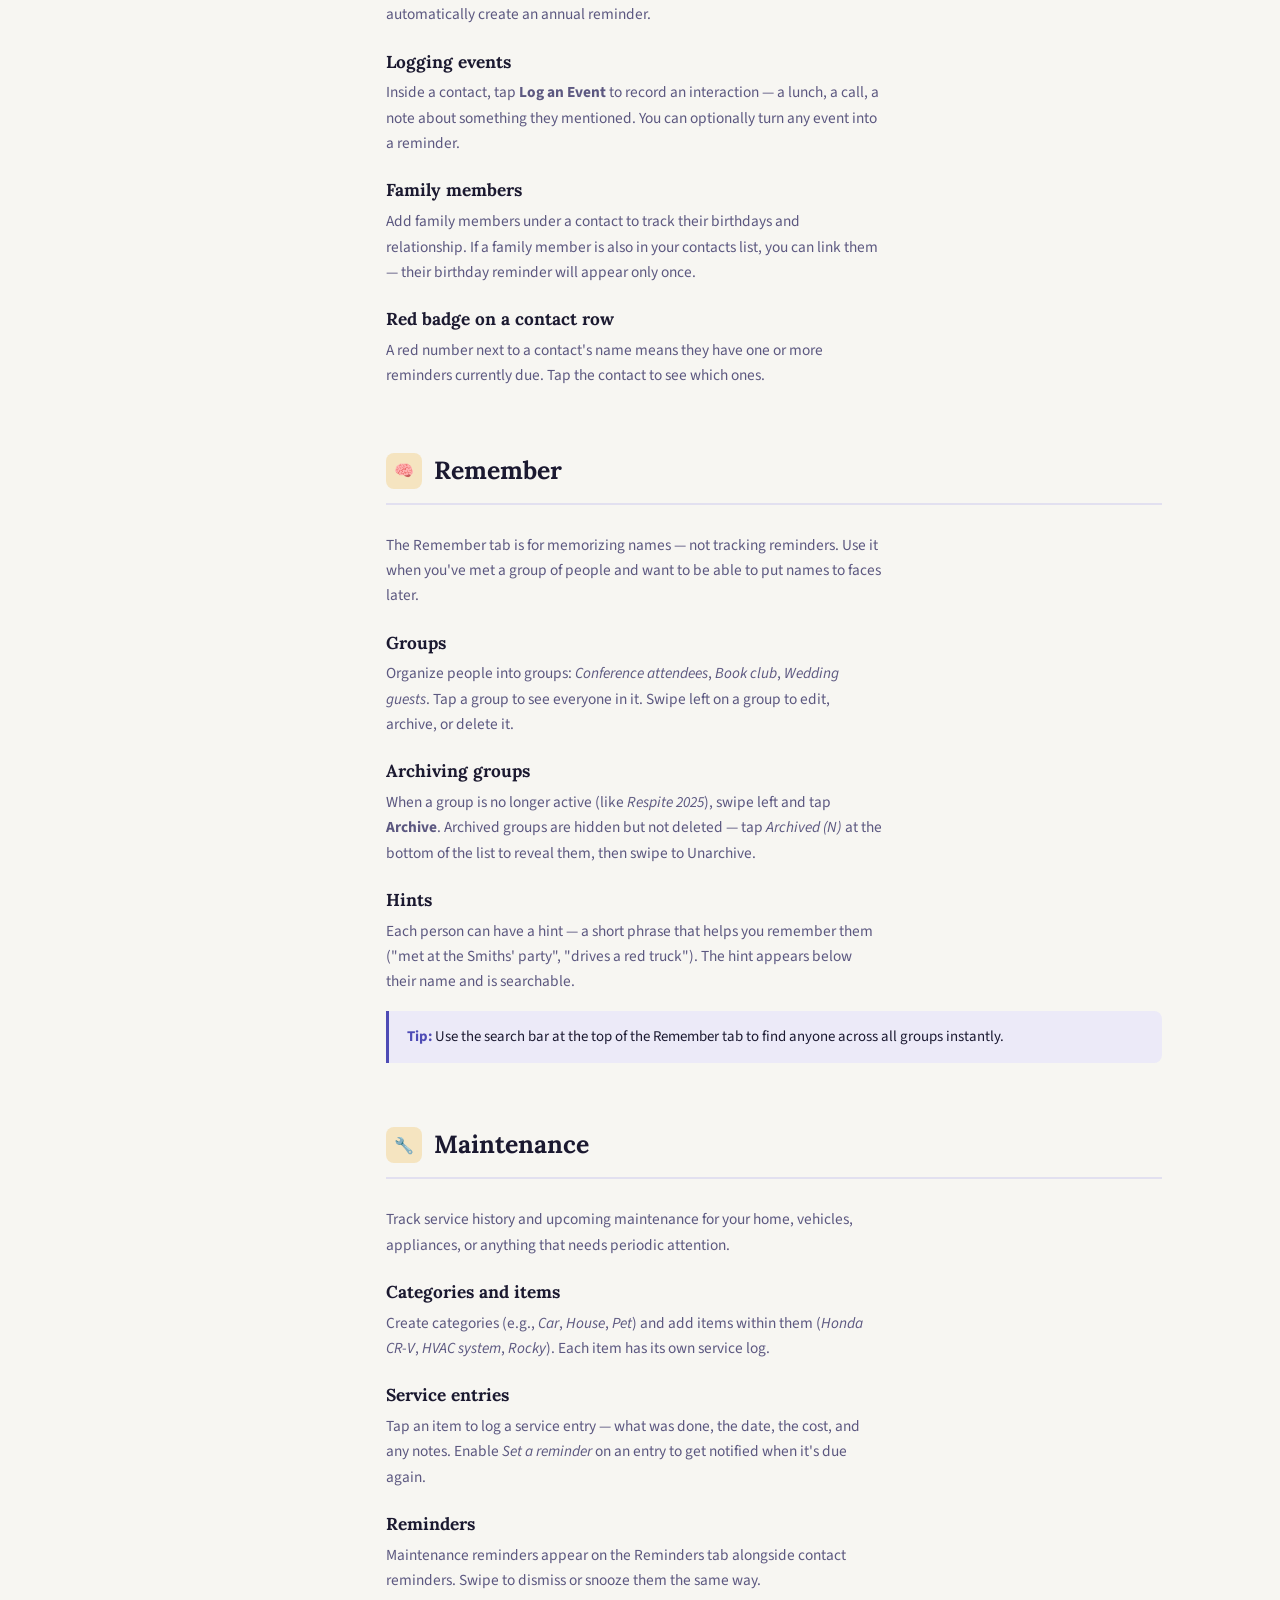
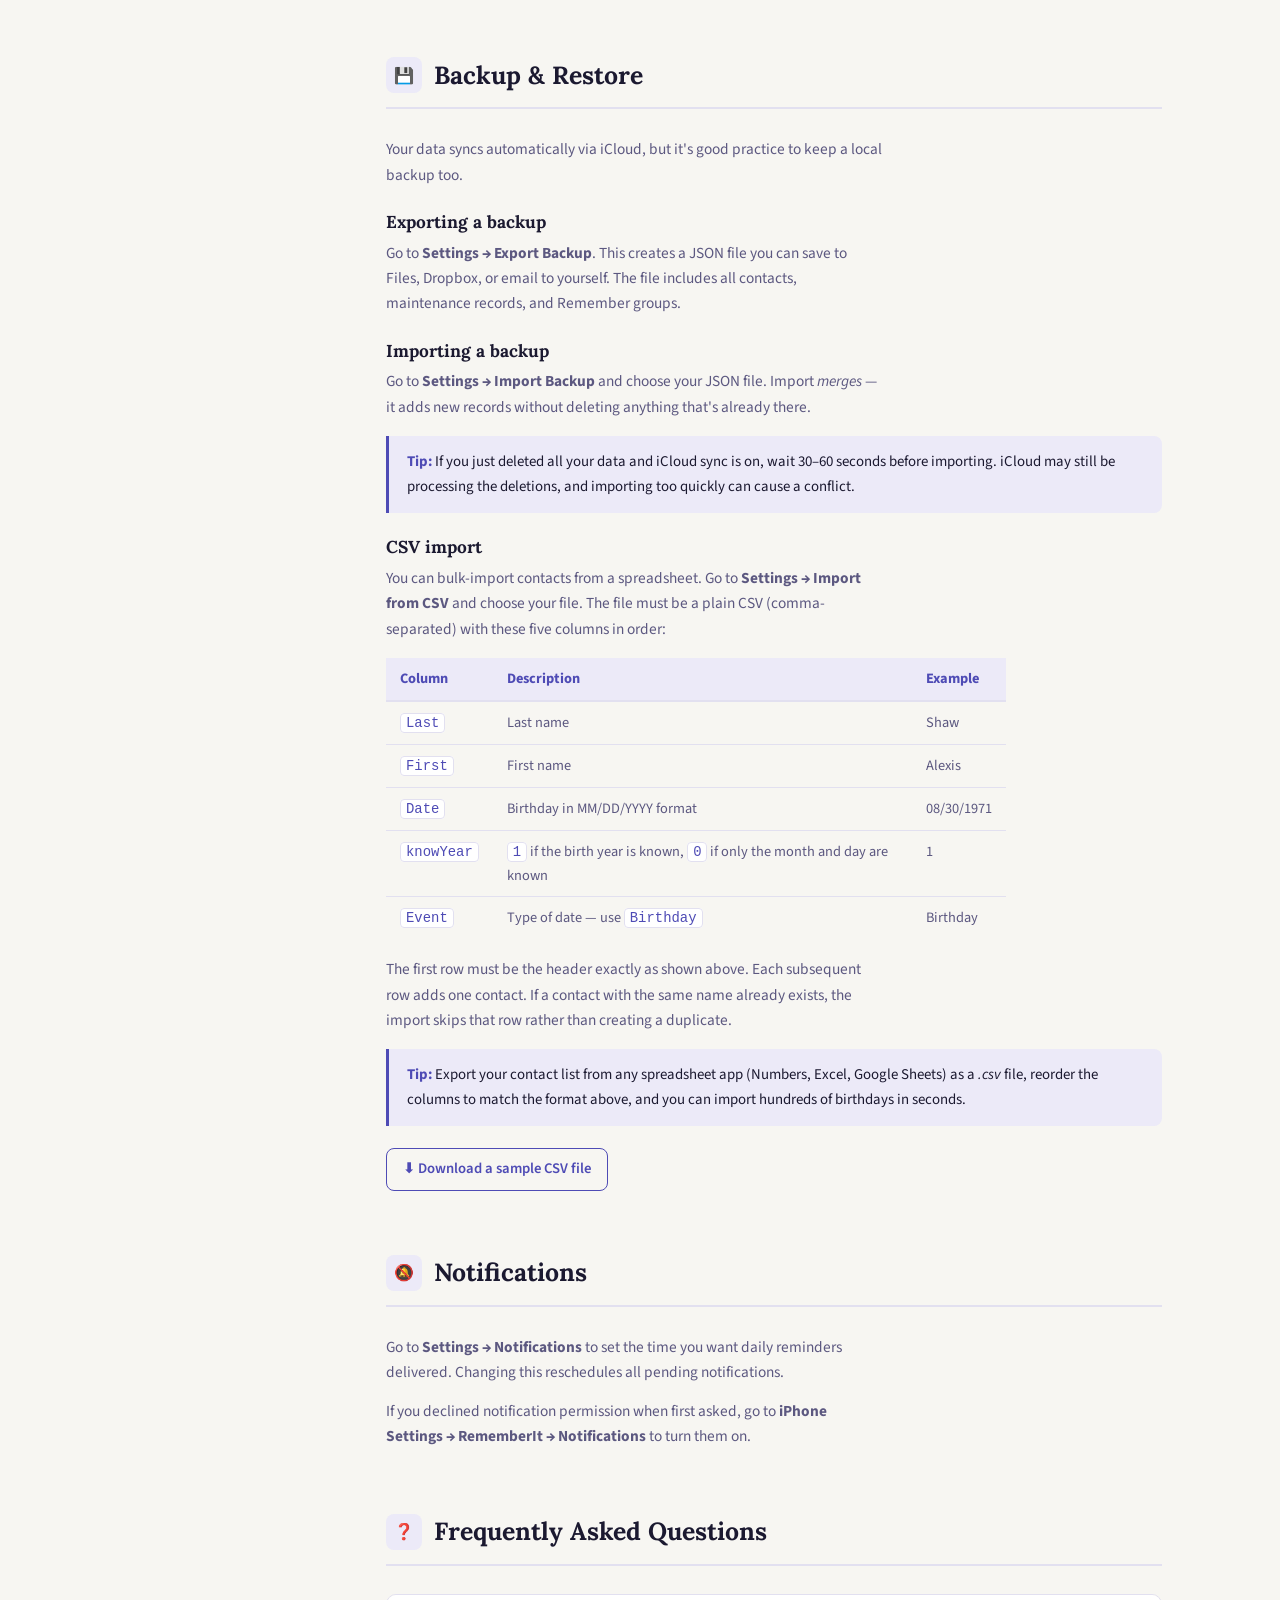
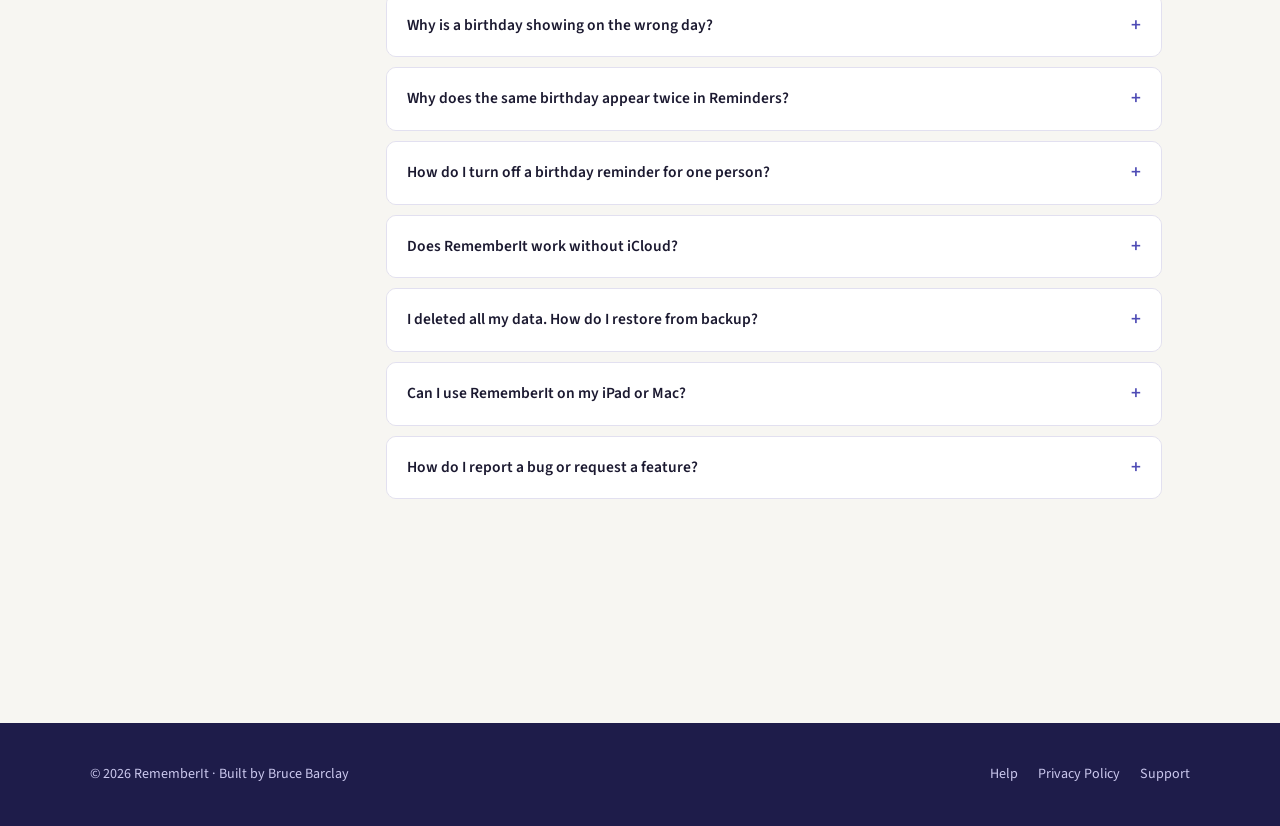
==== commit 2c4a0b17: "Add CSV import documentation and sample file to help page Co-Authored-By: Claude Sonnet 4.6 <noreply" ====
--- a/help.html
+++ b/help.html
@@ -156,6 +156,57 @@
 .pill-green  { border-color: #2E9E4F; color: #2E9E4F; background: #EBF7EF; }
 .pill-orange { border-color: #D97B20; color: #D97B20; background: #FDF3E7; }
 .pill-red    { border-color: #C94040; color: #C94040; background: #FDECEC; }
+
+/* CSV table */
+.csv-table {
+  width: 100%;
+  max-width: 620px;
+  border-collapse: collapse;
+  font-size: .9rem;
+  margin: 16px 0 18px;
+  overflow-x: auto;
+  display: block;
+}
+.csv-table th {
+  background: var(--indigo-pale);
+  color: var(--indigo);
+  font-weight: 700;
+  text-align: left;
+  padding: 9px 14px;
+  border-bottom: 2px solid var(--border);
+}
+.csv-table td {
+  padding: 9px 14px;
+  border-bottom: 1px solid var(--border);
+  color: var(--ink-muted);
+  vertical-align: top;
+}
+.csv-table tr:last-child td { border-bottom: none; }
+.csv-table code {
+  background: var(--surface);
+  border: 1px solid var(--border);
+  border-radius: 4px;
+  padding: 1px 5px;
+  font-size: .87rem;
+  color: var(--indigo);
+}
+
+/* CSV download link */
+.csv-download {
+  display: inline-flex;
+  align-items: center;
+  gap: 6px;
+  font-weight: 600;
+  font-size: .92rem;
+  color: var(--indigo);
+  border: 1.5px solid var(--indigo);
+  padding: 8px 16px;
+  border-radius: 8px;
+  text-decoration: none;
+  margin-top: 6px;
+  transition: background .12s;
+}
+.csv-download:hover { background: var(--indigo-pale); text-decoration: none; }
 
 @media (max-width: 700px) {
   .help-layout { grid-template-columns: 1fr; }
@@ -302,7 +353,26 @@
         <div class="tip"><strong>Tip:</strong> If you just deleted all your data and iCloud sync is on, wait 30–60 seconds before importing. iCloud may still be processing the deletions, and importing too quickly can cause a conflict.</div>
 
         <h3>CSV import</h3>
-        <p>You can also import contacts from a CSV file with columns: <code>Last, First, Date, knowYear, Event</code>. This is useful for bulk-adding birthdays from a spreadsheet.</p>
+        <p>You can bulk-import contacts from a spreadsheet. Go to <strong>Settings → Import from CSV</strong> and choose your file. The file must be a plain CSV (comma-separated) with these five columns in order:</p>
+
+        <table class="csv-table">
+          <thead>
+            <tr><th>Column</th><th>Description</th><th>Example</th></tr>
+          </thead>
+          <tbody>
+            <tr><td><code>Last</code></td><td>Last name</td><td>Shaw</td></tr>
+            <tr><td><code>First</code></td><td>First name</td><td>Alexis</td></tr>
+            <tr><td><code>Date</code></td><td>Birthday in MM/DD/YYYY format</td><td>08/30/1971</td></tr>
+            <tr><td><code>knowYear</code></td><td><code>1</code> if the birth year is known, <code>0</code> if only the month and day are known</td><td>1</td></tr>
+            <tr><td><code>Event</code></td><td>Type of date — use <code>Birthday</code></td><td>Birthday</td></tr>
+          </tbody>
+        </table>
+
+        <p>The first row must be the header exactly as shown above. Each subsequent row adds one contact. If a contact with the same name already exists, the import skips that row rather than creating a duplicate.</p>
+
+        <div class="tip"><strong>Tip:</strong> Export your contact list from any spreadsheet app (Numbers, Excel, Google Sheets) as a <em>.csv</em> file, reorder the columns to match the format above, and you can import hundreds of birthdays in seconds.</div>
+
+        <p><a href="RememberIt_Sample.csv" class="csv-download" download>⬇ Download a sample CSV file</a></p>
       </section>
 
       <!-- Notifications -->
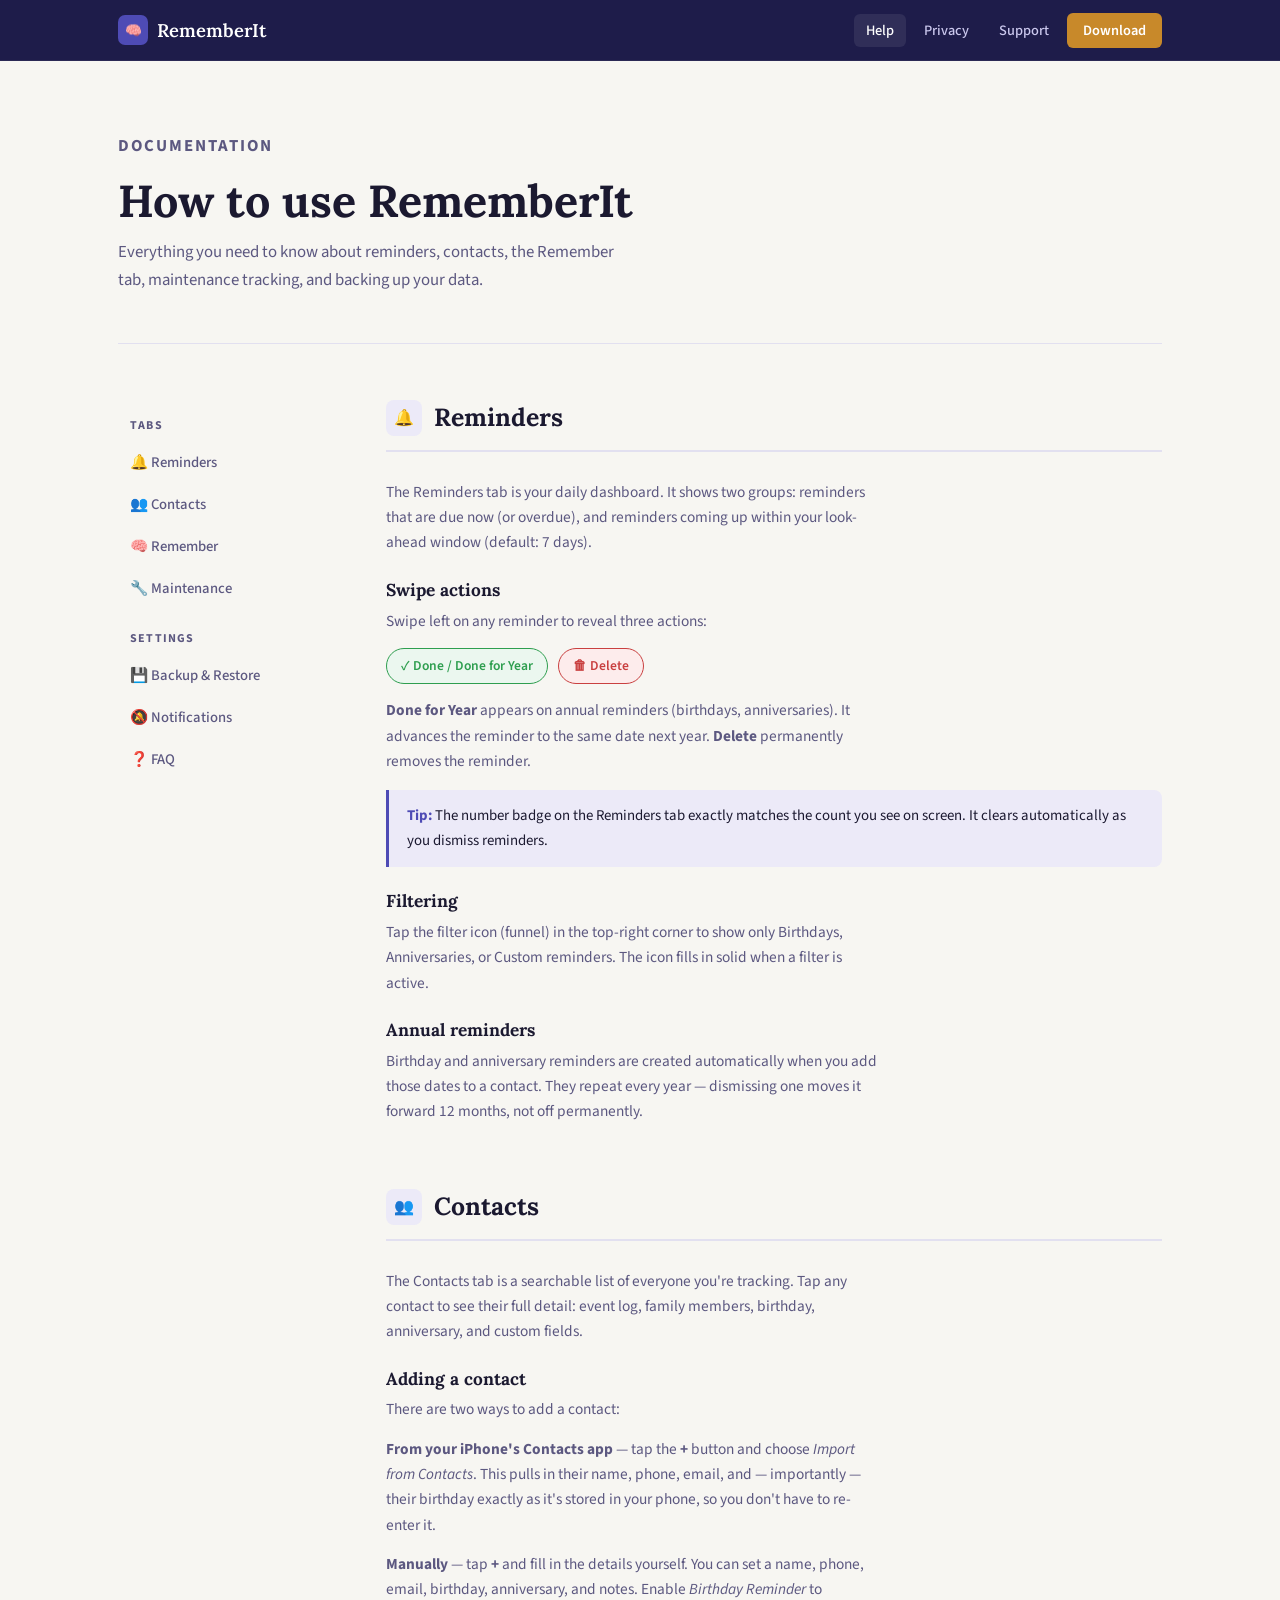
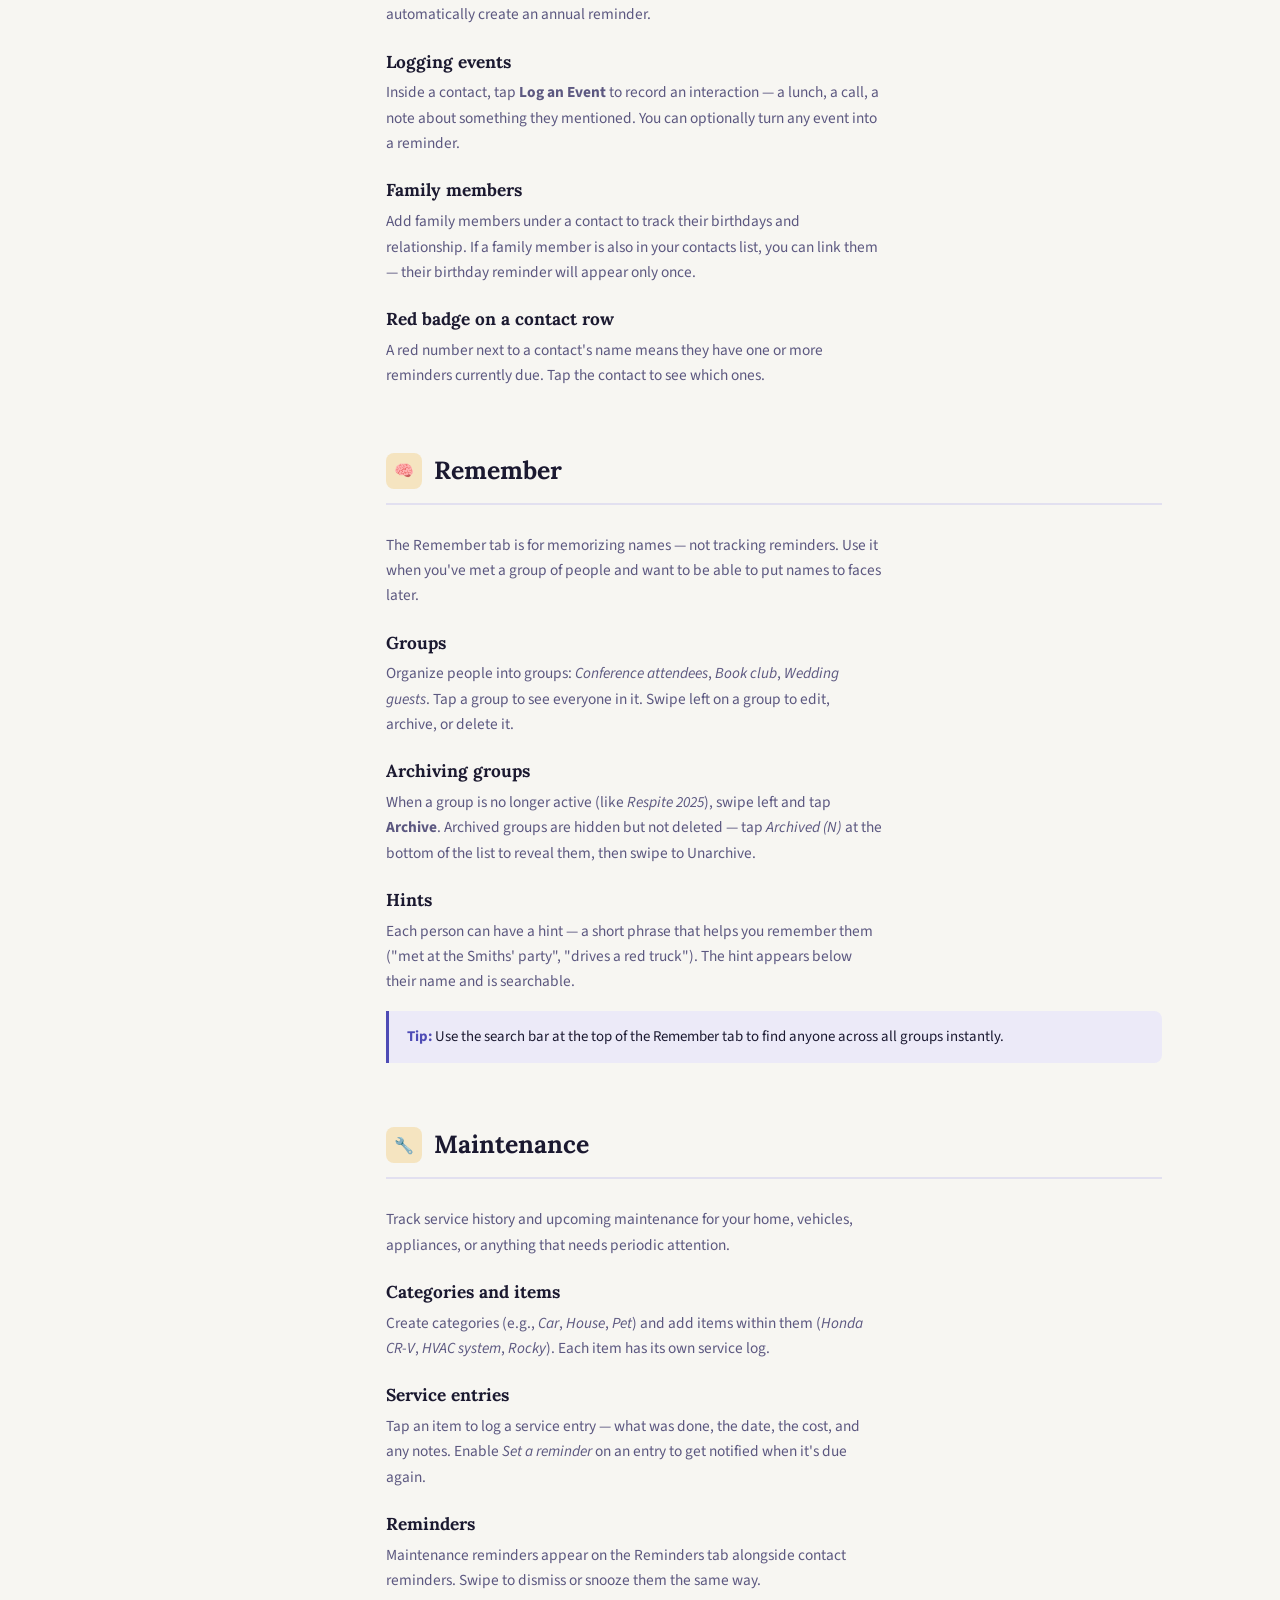
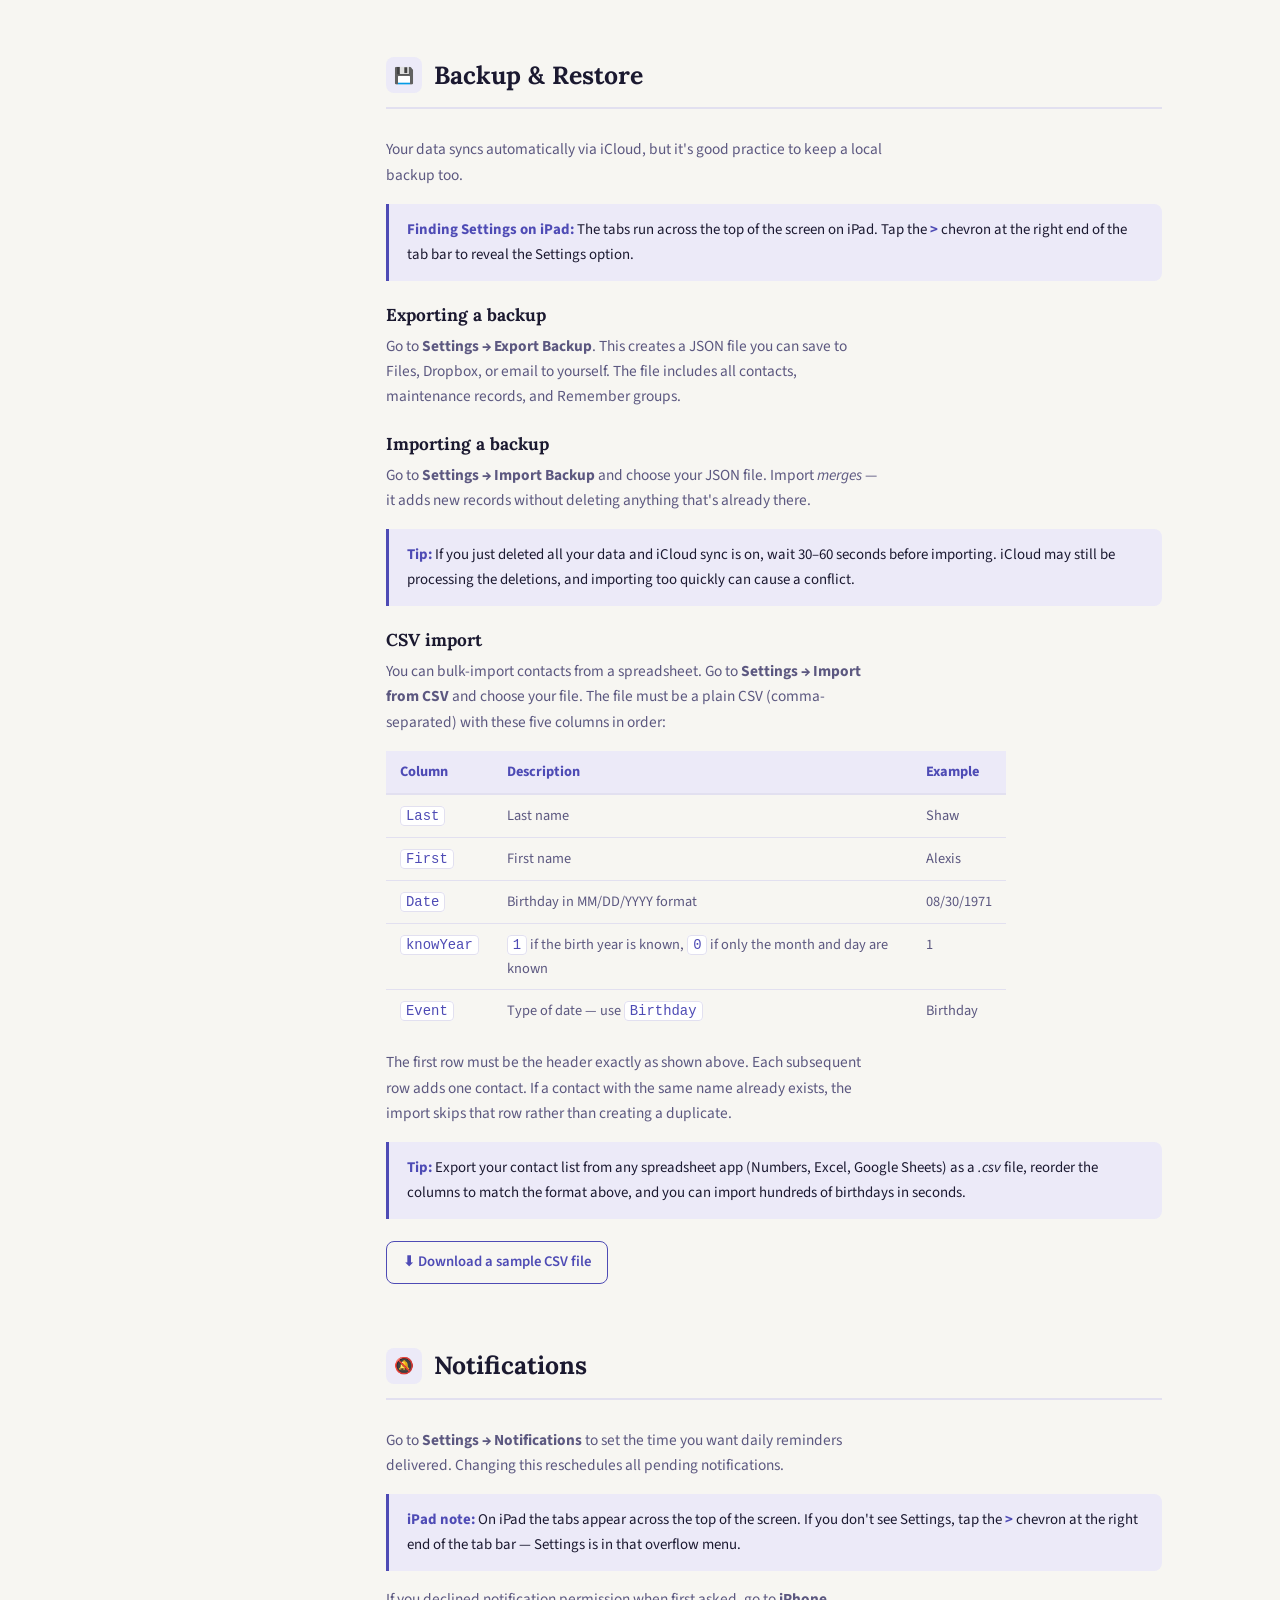
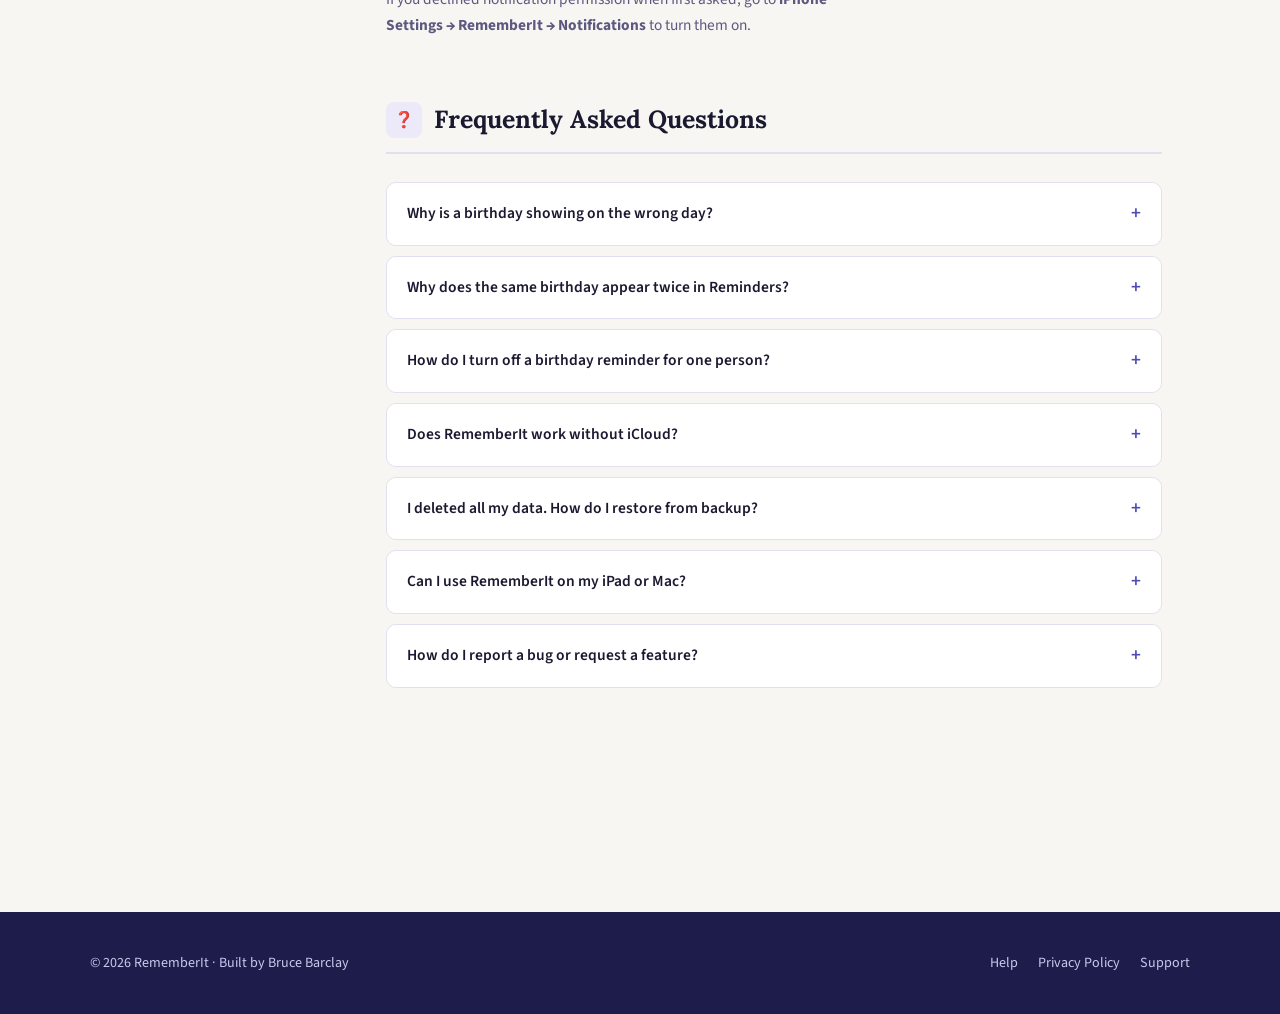
==== commit 91227659: "Add iPad Settings tip — tap > chevron in top tab bar Co-Authored-By: Claude Sonnet 4.6 <noreply@anth" ====
--- a/help.html
+++ b/help.html
@@ -344,6 +344,8 @@
 
         <p>Your data syncs automatically via iCloud, but it's good practice to keep a local backup too.</p>
 
+        <div class="tip"><strong>Finding Settings on iPad:</strong> The tabs run across the top of the screen on iPad. Tap the <strong>&gt;</strong> chevron at the right end of the tab bar to reveal the Settings option.</div>
+
         <h3>Exporting a backup</h3>
         <p>Go to <strong>Settings → Export Backup</strong>. This creates a JSON file you can save to Files, Dropbox, or email to yourself. The file includes all contacts, maintenance records, and Remember groups.</p>
 
@@ -380,6 +382,9 @@
         <h2><span class="tab-icon">🔕</span> Notifications</h2>
 
         <p>Go to <strong>Settings → Notifications</strong> to set the time you want daily reminders delivered. Changing this reschedules all pending notifications.</p>
+
+        <div class="tip"><strong>iPad note:</strong> On iPad the tabs appear across the top of the screen. If you don't see Settings, tap the <strong>&gt;</strong> chevron at the right end of the tab bar — Settings is in that overflow menu.</div>
+
         <p>If you declined notification permission when first asked, go to <strong>iPhone Settings → RememberIt → Notifications</strong> to turn them on.</p>
       </section>
 
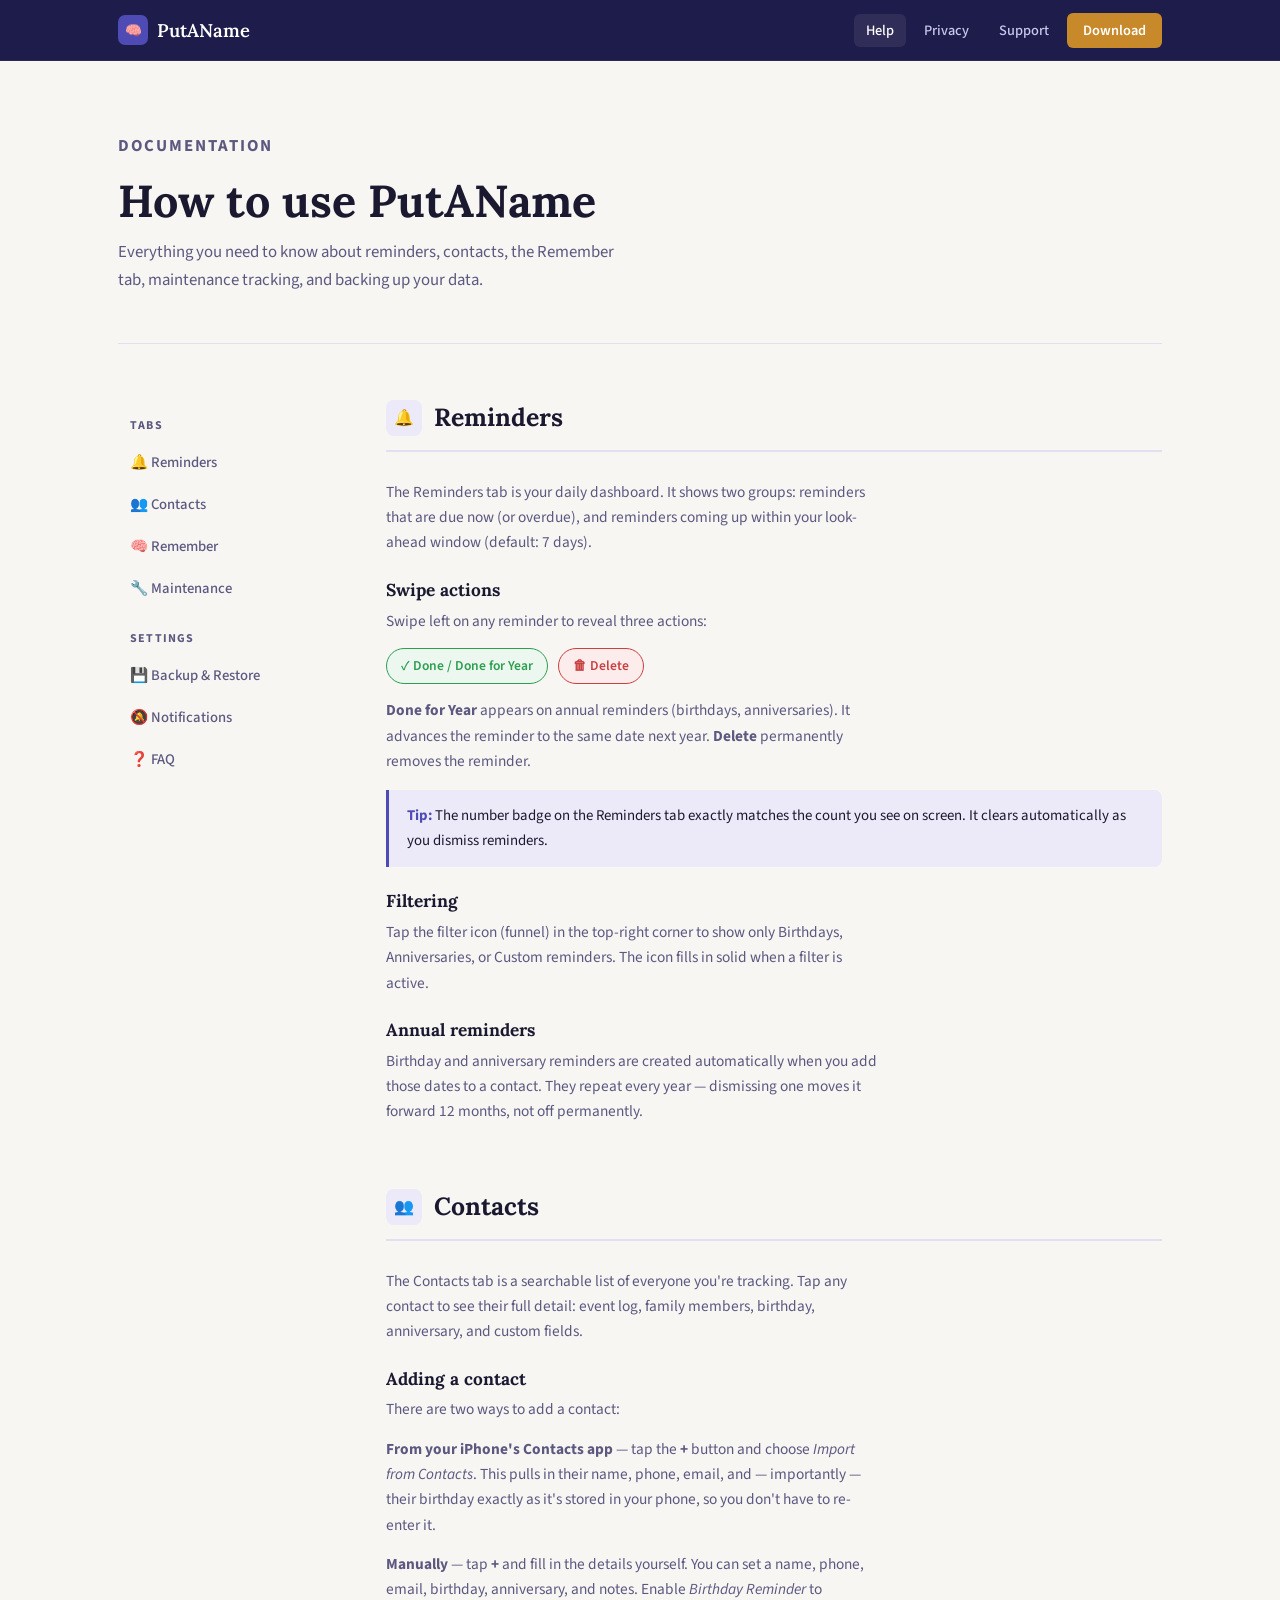
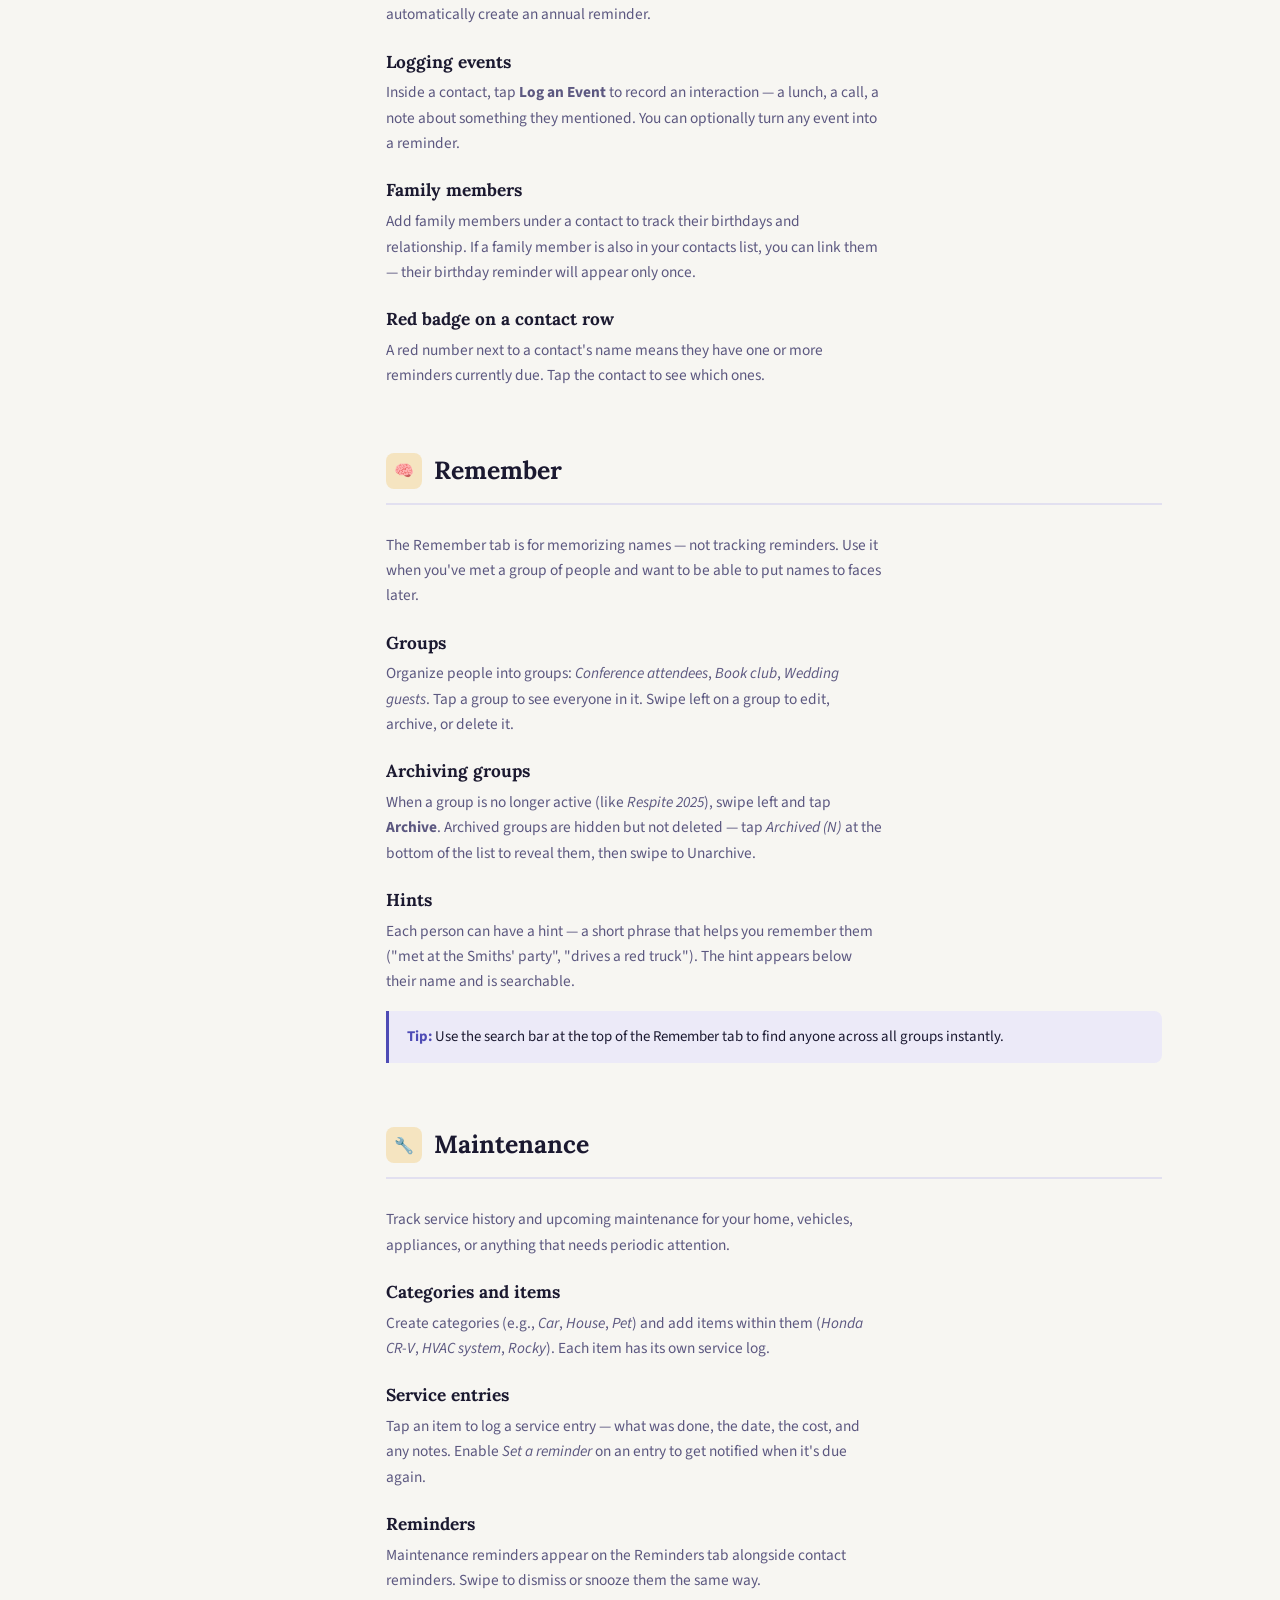
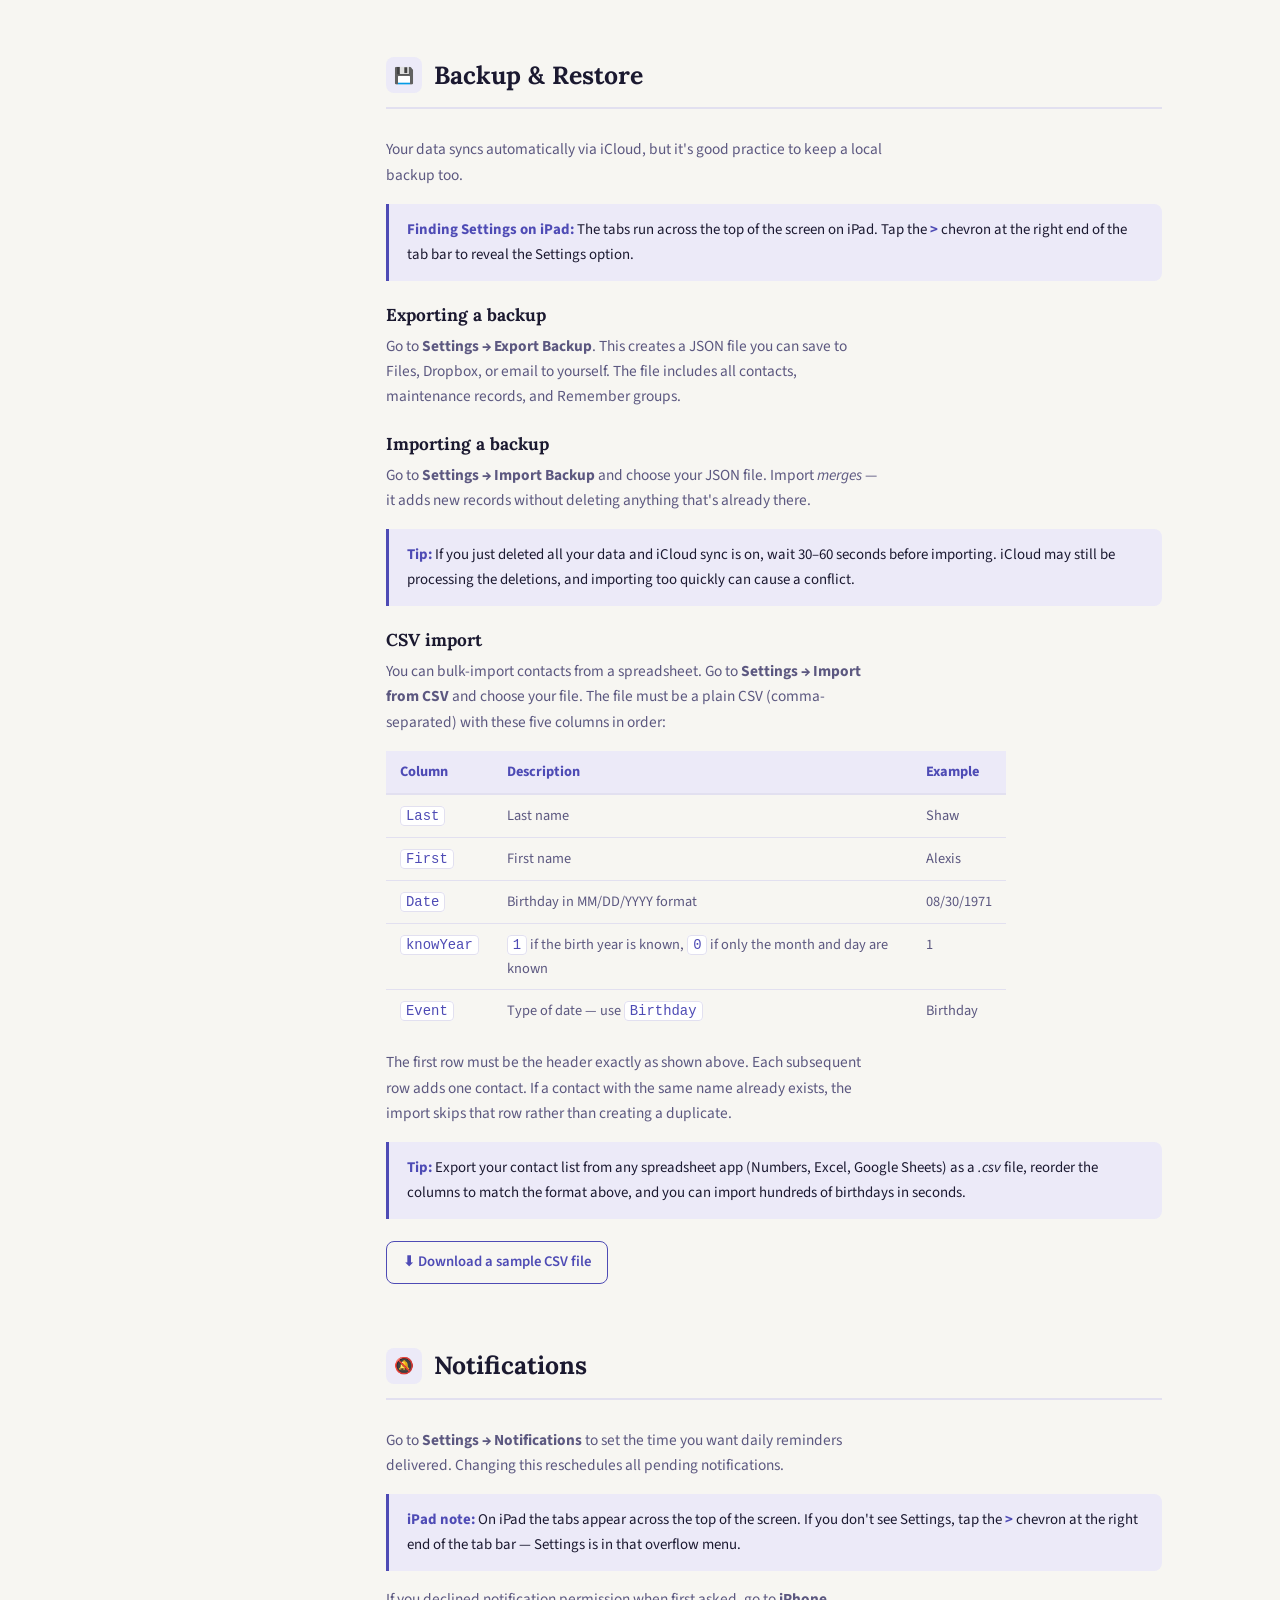
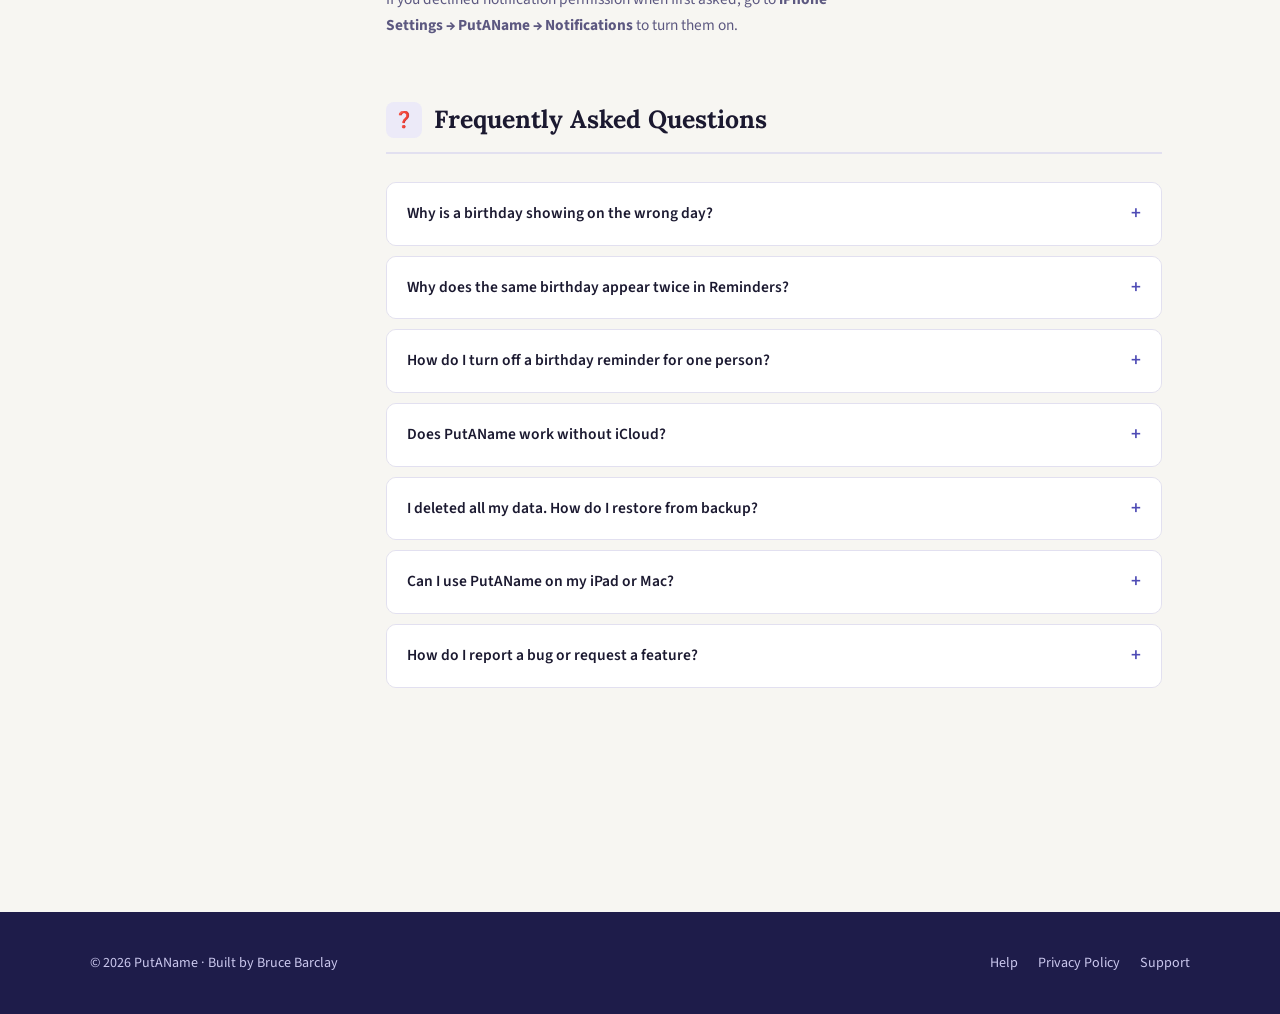
==== commit 1a10acdd: "Rename app from RememberIt to PutAName" ====
--- a/help.html
+++ b/help.html
@@ -3,8 +3,8 @@
 <head>
 <meta charset="UTF-8">
 <meta name="viewport" content="width=device-width, initial-scale=1.0">
-<title>Help — RememberIt</title>
-<meta name="description" content="Learn how to use RememberIt — reminders, contacts, the Remember tab, maintenance tracking, and backup.">
+<title>Help — PutAName</title>
+<meta name="description" content="Learn how to use PutAName — reminders, contacts, the Remember tab, maintenance tracking, and backup.">
 <link rel="stylesheet" href="style.css">
 <style>
 .help-hero {
@@ -220,7 +220,7 @@
   <div class="nav-inner">
     <a href="index.html" class="nav-logo">
       <span class="nav-logo-icon">🧠</span>
-      RememberIt
+      PutAName
     </a>
     <ul class="nav-links">
       <li><a href="help.html" aria-current="page">Help</a></li>
@@ -236,7 +236,7 @@
 
   <div class="help-hero">
     <p class="eyebrow">Documentation</p>
-    <h1>How to use RememberIt</h1>
+    <h1>How to use PutAName</h1>
     <p>Everything you need to know about reminders, contacts, the Remember tab, maintenance tracking, and backing up your data.</p>
   </div>
 
@@ -385,7 +385,7 @@
 
         <div class="tip"><strong>iPad note:</strong> On iPad the tabs appear across the top of the screen. If you don't see Settings, tap the <strong>&gt;</strong> chevron at the right end of the tab bar — Settings is in that overflow menu.</div>
 
-        <p>If you declined notification permission when first asked, go to <strong>iPhone Settings → RememberIt → Notifications</strong> to turn them on.</p>
+        <p>If you declined notification permission when first asked, go to <strong>iPhone Settings → PutAName → Notifications</strong> to turn them on.</p>
       </section>
 
       <!-- FAQ -->
@@ -403,7 +403,7 @@
         <details class="faq-item">
           <summary>Why does the same birthday appear twice in Reminders?</summary>
           <div class="faq-body">
-            <p>This can happen if a person is both a direct contact <em>and</em> listed as a family member on another contact with their birthday reminder enabled. RememberIt automatically suppresses the family-member copy — only the direct contact's reminder shows. If you're still seeing duplicates, check that the family member is properly <em>linked</em> to their contact (tap the family member row to link them).</p>
+            <p>This can happen if a person is both a direct contact <em>and</em> listed as a family member on another contact with their birthday reminder enabled. PutAName automatically suppresses the family-member copy — only the direct contact's reminder shows. If you're still seeing duplicates, check that the family member is properly <em>linked</em> to their contact (tap the family member row to link them).</p>
           </div>
         </details>
 
@@ -415,7 +415,7 @@
         </details>
 
         <details class="faq-item">
-          <summary>Does RememberIt work without iCloud?</summary>
+          <summary>Does PutAName work without iCloud?</summary>
           <div class="faq-body">
             <p>Yes — all your data is saved on your device even when iCloud is off. You just won't get sync across other devices. Export a backup regularly if you're not using iCloud, so you have a copy in case you switch phones.</p>
           </div>
@@ -429,9 +429,9 @@
         </details>
 
         <details class="faq-item">
-          <summary>Can I use RememberIt on my iPad or Mac?</summary>
-          <div class="faq-body">
-            <p>RememberIt is built for iPhone and runs on iPad in iPhone-compatibility mode. A native iPad version is not available yet. iCloud sync means your data is always up to date when you switch between devices.</p>
+          <summary>Can I use PutAName on my iPad or Mac?</summary>
+          <div class="faq-body">
+            <p>PutAName is built for iPhone and runs on iPad in iPhone-compatibility mode. A native iPad version is not available yet. iCloud sync means your data is always up to date when you switch between devices.</p>
           </div>
         </details>
 
@@ -452,7 +452,7 @@
 
 <footer class="site-footer">
   <div class="footer-inner">
-    <span>© 2026 RememberIt · Built by Bruce Barclay</span>
+    <span>© 2026 PutAName · Built by Bruce Barclay</span>
     <ul class="footer-links">
       <li><a href="help.html">Help</a></li>
       <li><a href="privacy.html">Privacy Policy</a></li>
